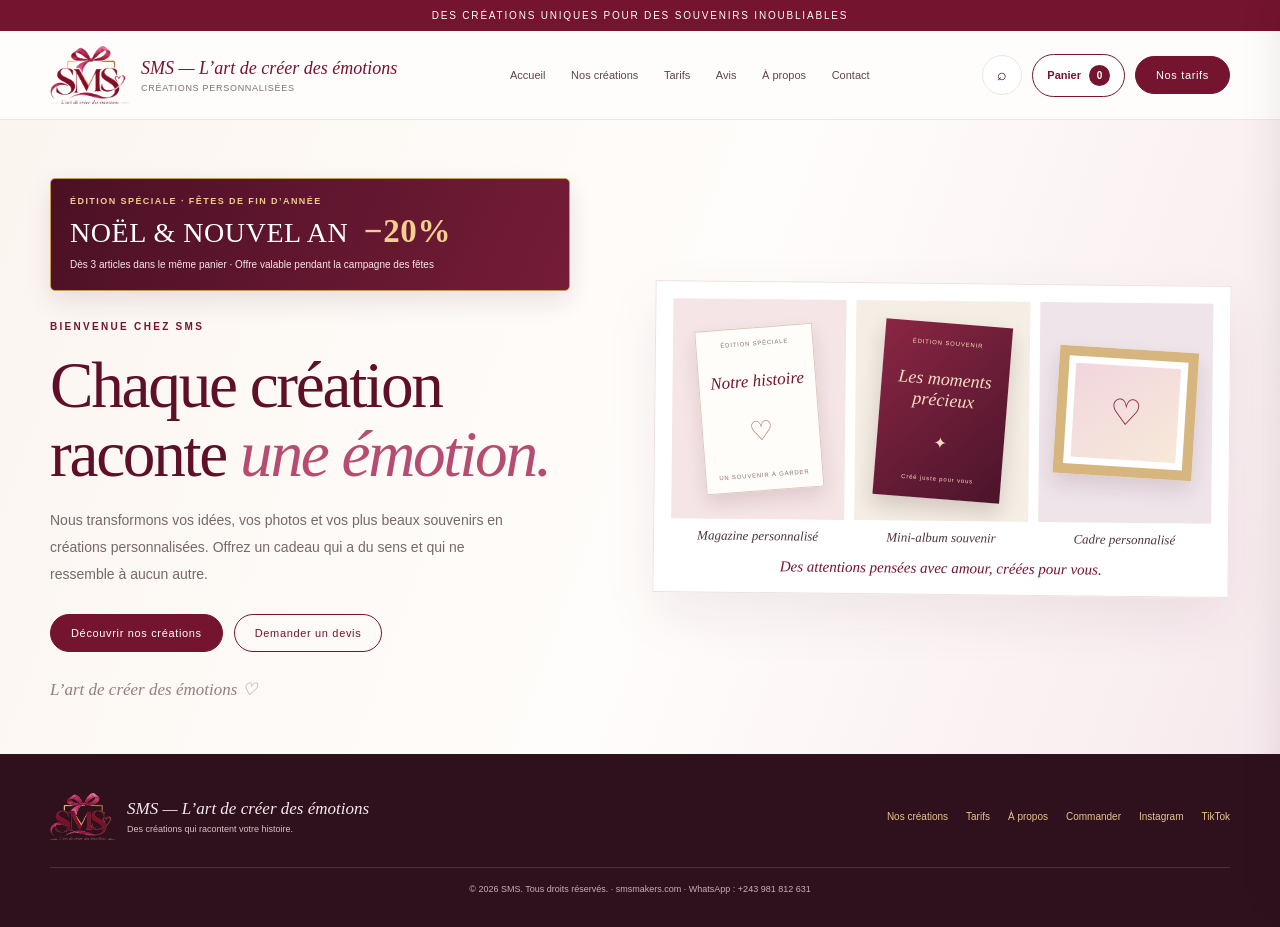
==== index.html @ b7522108 "Add files via upload" ====
﻿<!DOCTYPE html>
<html lang="fr">
<head>
<meta charset="UTF-8">
<meta name="viewport" content="width=device-width, initial-scale=1.0">
<link rel="canonical" href="https://smsmakers.com/">
<meta name="description" content="SMS — L’art de créer des émotions. Magazines, journaux surprises, cadres, mini-albums, cartes, QR codes et invitations personnalisés.">
<title>SMS — L’art de créer des émotions</title>
<link rel="stylesheet" href="style.css">
</head>
<body>
<div id="app">
<div class="announcement">Des créations uniques pour des souvenirs inoubliables</div>
  <header>
    <div class="wrap nav">
      <a class="brand" href="index.html" aria-label="SMS accueil">
        <img src="[data-uri]" alt="Logo SMS sans arrière-plan">
        <span class="brand-copy"><strong>SMS — L’art de créer des émotions</strong><small>CRÉATIONS PERSONNALISÉES</small></span>
      </a>
      <nav class="nav-links" id="navLinks" aria-label="Navigation principale">
        <a href="index.html">Accueil</a><a href="creations.html">Nos créations</a><a href="tarifs.html">Tarifs</a><a href="avis.html">Avis</a><a href="apropos.html">À propos</a><a href="commander.html">Contact</a>
      </nav>
      <div class="nav-actions">
        <button class="search-toggle" id="searchToggle" aria-label="Ouvrir la recherche" title="Rechercher">⌕</button>
        <button class="cart-toggle" id="cartToggle" aria-label="Ouvrir le panier">Panier <span id="cartCount">0</span></button>
        <a class="pill" href="tarifs.html">Nos tarifs</a>
        <button class="menu-toggle" id="menuToggle" aria-label="Ouvrir le menu" aria-expanded="false">☰</button>
      </div>
    </div>
    <div class="search-panel" id="searchPanel">
      <div class="wrap"><label class="search-box"><span>⌕</span><input id="siteSearch" type="search" placeholder="Rechercher un magazine, un cadre, un album…" aria-label="Rechercher une création"></label></div>
    </div>
  </header>
<main>
<section class="hero" id="accueil">
      <div class="wrap hero-grid">
        <div>
          <div class="holiday-promo" role="note"><span class="holiday-eyebrow">ÉDITION SPÉCIALE · FÊTES DE FIN D’ANNÉE</span><strong>NOËL & NOUVEL AN <b>−20%</b></strong><span>Dès 3 articles dans le même panier · Offre valable pendant la campagne des fêtes</span></div>
          <span class="kicker">Bienvenue chez SMS</span>
          <h1>Chaque création<br>raconte <em>une émotion.</em></h1>
          <p>Nous transformons vos idées, vos photos et vos plus beaux souvenirs en créations personnalisées. Offrez un cadeau qui a du sens et qui ne ressemble à aucun autre.</p>
          <div class="hero-buttons"><a class="pill" href="creations.html">Découvrir nos créations</a><a class="pill secondary" href="commander.html">Demander un devis</a></div>
          <div class="hero-signature">L’art de créer des émotions ♡</div>
        </div>
        <div class="hero-gallery" aria-label="Exemples de créations personnalisées">
          <div class="gallery-grid">
            <div class="gallery-tile"><div class="art"><div class="art-card"><small>Édition spéciale</small><b>Notre histoire</b><span>♡</span><small>Un souvenir à garder</small></div></div><p>Magazine personnalisé</p></div>
            <div class="gallery-tile"><div class="art"><div class="art-book"><small>ÉDITION SOUVENIR</small><b>Les moments<br>précieux</b><span>✦</span><small>Créé juste pour vous</small></div></div><p>Mini-album souvenir</p></div>
            <div class="gallery-tile"><div class="art"><div class="art-frame"><div>♡</div></div></div><p>Cadre personnalisé</p></div>
          </div>
          <div class="hero-caption">Des attentions pensées avec amour, créées pour vous.</div>
        </div>
      </div>
    </section>
</main>
<div class="cart-overlay" id="cartOverlay"></div>
  <aside class="cart-drawer" id="cartDrawer" aria-label="Votre panier" aria-hidden="true">
    <div class="cart-head"><h2>Votre panier</h2><button class="cart-close" id="cartClose" aria-label="Fermer le panier">×</button></div>
    <div id="cartItems"><div class="cart-empty">Votre panier est vide pour le moment.<br>Ajoutez les créations qui vous intéressent.</div></div>
    <div class="cart-summary" id="cartSummary" hidden>
      <p>Le total affiché ne comprend pas la livraison. Les frais seront calculés selon votre lieu de livraison.</p>
      <div class="promo-status" id="promoStatus" aria-live="polite"></div>
      <button class="pill" id="cartWhatsApp" type="button">Envoyer ma commande sur WhatsApp</button>
      <div class="cart-social"><a id="cartInstagram" href="#" target="_blank" rel="noopener">Commander via Instagram</a><a id="cartTikTok" href="#" target="_blank" rel="noopener">Nous écrire sur TikTok</a></div>
    </div>
  </aside>
<footer>
    <div class="wrap">
      <div class="footer-inner">
        <div class="footer-brand"><img src="[data-uri]" alt="SMS"><div><strong>SMS — L’art de créer des émotions</strong><small>Des créations qui racontent votre histoire.</small></div></div>
        <div class="footer-links"><a href="creations.html">Nos créations</a><a href="tarifs.html">Tarifs</a><a href="apropos.html">À propos</a><a href="commander.html">Commander</a><a id="footerInstagram" href="#" target="_blank" rel="noopener">Instagram</a><a id="footerTikTok" href="#" target="_blank" rel="noopener">TikTok</a></div>
      </div>
      <div class="copyright">© <span id="year"></span> SMS. Tous droits réservés. · <a href="https://smsmakers.com/" target="_blank" rel="noopener">smsmakers.com</a> · WhatsApp : +243 981 812 631</div>
    </div>
  </footer>
</div>
<script src="script.js"></script>
</body>
</html>
---- style.css ----
﻿
:root {
  --site-primary: #74142f;
  --site-secondary: #d7a65e;
  --site-background: #fffdfb;
  --site-on-primary: #ffffff;
  --site-on-secondary: #32111d;
  --site-on-background: #321a22;
  --site-font-body: Arial, Helvetica, sans-serif;
  --site-font-heading: Georgia, 'Times New Roman', serif;
  --site-heading-scale: 1;
  --site-spacing-scale: 1;
  --site-radius-scale: 1;
  --site-decoration-opacity: 1;
  --ink: #321a22;
  --muted: #806f73;
  --line: #eee4e2;
  --blush: #f8edef;
  --cream: #f8f2eb;
}
* { box-sizing: border-box; }
html { scroll-behavior: smooth; scroll-padding-top: 110px; }
body { margin: 0; font-family: var(--site-font-body); background: var(--site-background); color: var(--ink); }
#app { min-height: 100vh; width: 100%; background-color: light-dark(var(--site-background), #20171a); color: light-dark(var(--site-on-background), #fff2f3); border-radius: 0; overflow: clip; }
a { color: inherit; text-decoration: none; }
button, input, textarea, select { font: inherit; }
.wrap { width: min(1180px, calc(100% - 48px)); margin-inline: auto; }
.announcement { padding: 10px 16px; background: var(--site-primary); color: white; text-align: center; font-size: 10px; letter-spacing: .18em; text-transform: uppercase; }
header { position: sticky; top: 0; z-index: 20; background: color-mix(in srgb, var(--site-background) 95%, transparent); backdrop-filter: blur(14px); border-bottom: 1px solid var(--line); }
.nav { min-height: 88px; display: grid; grid-template-columns: auto 1fr auto; align-items: center; gap: 28px; }
.brand { display: flex; align-items: center; gap: 11px; min-width: 190px; }
.brand img { width: 80px; height: 70px; object-fit: contain; }
.brand-copy { display: grid; gap: 4px; }
.brand-copy strong { font: italic 18px var(--site-font-heading); color: var(--site-primary); }
.brand-copy small { color: var(--muted); font-size: 9px; letter-spacing: .08em; }
.nav-links { display: flex; justify-content: center; align-items: center; gap: clamp(12px, 2vw, 27px); }
.nav-links a { font-size: 11px; color: #5c454c; transition: color .2s; white-space: nowrap; }
.nav-links a:hover { color: var(--site-primary); }
.nav-actions { display: flex; align-items: center; gap: 10px; }
.search-toggle, .menu-toggle { width: 40px; height: 40px; display: grid; place-items: center; border: 1px solid var(--line); background: white; color: var(--ink); border-radius: 50%; cursor: pointer; }
.menu-toggle { display: none; }
.pill { display: inline-flex; align-items: center; justify-content: center; border: 1px solid var(--site-primary); border-radius: 99px; padding: 12px 20px; background: var(--site-primary); color: white; font-size: 11px; letter-spacing: .06em; cursor: pointer; transition: .2s; }
.pill:hover { transform: translateY(-2px); box-shadow: 0 9px 20px #74142f22; }
.search-panel { display: none; padding: 0 0 18px; }
.search-panel.open { display: block; }
.search-box { display: flex; align-items: center; gap: 12px; max-width: 580px; margin: auto; padding: 12px 17px; border: 1px solid var(--line); border-radius: 99px; background: white; }
.search-box input { width: 100%; border: 0; outline: 0; color: var(--ink); background: transparent; font-size: 13px; }
.hero { padding: 58px 0 54px; background: linear-gradient(110deg, #fbf5f0 0%, #fffdfb 53%, #f7e9ed 100%); }
.hero-grid { display: grid; grid-template-columns: 1fr 1.04fr; align-items: center; gap: 50px; }
.kicker { color: var(--site-primary); font-size: 10px; letter-spacing: .23em; text-transform: uppercase; font-weight: 700; }
.hero h1 { margin: 17px 0 18px; color: #5e1028; font: normal clamp(42px, 5.1vw, 68px)/1.06 var(--site-font-heading); letter-spacing: -.035em; }
.hero h1 em { color: #b64d70; font-weight: normal; }
.hero p { max-width: 470px; color: #78676b; font-size: 14px; line-height: 1.9; }
.hero-buttons { display: flex; flex-wrap: wrap; gap: 11px; margin-top: 27px; }
.pill.secondary { background: transparent; color: var(--site-primary); }
.hero-signature { margin-top: 27px; color: #977d80; font: italic 17px var(--site-font-heading); }
.hero-gallery { position: relative; padding: 17px; background: #fff; border: 1px solid #eee2df; box-shadow: 0 22px 55px #4d1b2a13; transform: rotate(.6deg); }
.gallery-grid { display: grid; grid-template-columns: repeat(3, 1fr); gap: 10px; }
.gallery-tile { min-width: 0; }
.gallery-tile .art { height: clamp(130px, 18vw, 220px); display: grid; place-items: center; overflow: hidden; background: #f5e5e6; }
.gallery-tile:nth-child(2) .art { background: #f4eee4; }
.gallery-tile:nth-child(3) .art { background: #eee4e9; }
.gallery-tile p { margin: 9px 0 0; color: #4c353c; text-align: center; font: italic 13px var(--site-font-heading); }
.art-card { width: 68%; aspect-ratio: .72; padding: 12px 8px; display: flex; flex-direction: column; align-items: center; justify-content: space-between; background: #fffdfa; border: 1px solid #dfc6bd; box-shadow: 0 9px 18px #52212c22; transform: rotate(-5deg); text-align: center; }
.art-card b { color: var(--site-primary); font: italic 17px var(--site-font-heading); }
.art-card span { color: #b67a64; font-size: 27px; }
.art-card small { color: #8a6c6c; font-size: 6px; letter-spacing: .13em; text-transform: uppercase; }
.art-book { width: 73%; aspect-ratio: .72; background: linear-gradient(135deg, #8a2643, #4b142b); color: #f7dfc2; padding: 17px 9px; display: flex; flex-direction: column; justify-content: space-between; text-align: center; transform: rotate(4deg); box-shadow: 0 10px 20px #52212c30; }
.art-book b { font: italic 18px var(--site-font-heading); }
.art-book small { font-size: 6px; letter-spacing: .14em; }
.art-frame { width: 80%; aspect-ratio: 1.08; border: 10px solid #d7b57f; background: #fff; padding: 7px; transform: rotate(3deg); box-shadow: 0 10px 20px #52212c22; }
.art-frame div { height: 100%; display: grid; place-items: center; background: linear-gradient(145deg,#f2d6df,#f7e9d9); color: #8e2548; font-size: 36px; }
.hero-caption { padding: 14px 0 0; text-align: center; color: var(--site-primary); font: italic 15px var(--site-font-heading); }
.section { padding: 75px 0; }
.section-heading { max-width: 620px; margin: 0 auto 34px; text-align: center; }
.section-heading .kicker { display: block; }
.section-heading h2 { margin: 12px 0 9px; color: var(--ink); font: normal calc(37px * var(--site-heading-scale))/1.15 var(--site-font-heading); }
.section-heading p { margin: 0; color: var(--muted); font-size: 13px; line-height: 1.8; }
.category-nav { display: flex; justify-content: center; flex-wrap: wrap; gap: 9px; margin: 0 auto 28px; }
.category-nav button { border: 1px solid var(--line); background: white; color: #725d62; border-radius: 99px; padding: 9px 14px; font-size: 10px; cursor: pointer; }
.category-nav button.active, .category-nav button:hover { background: var(--site-primary); color: white; border-color: var(--site-primary); }
.product-grid { display: grid; grid-template-columns: repeat(4, 1fr); gap: 17px; }
.product-card { overflow: hidden; background: white; border: 1px solid var(--line); transition: transform .22s, box-shadow .22s; }
.product-card:hover { transform: translateY(-5px); box-shadow: 0 15px 32px #46182712; }
.product-card[hidden] { display: none; }
.product-art { height: 205px; display: grid; place-items: center; overflow: hidden; background: #f7e9ec; }
.product-card:nth-child(3n+2) .product-art { background: #f5eee4; }
.product-card:nth-child(3n) .product-art { background: #eee8ed; }
.product-card:nth-child(4n) .product-art { background: #f8e8df; }
.product-info { padding: 16px 16px 18px; }
.product-info .type { color: #a27b80; font-size: 9px; letter-spacing: .14em; text-transform: uppercase; }
.product-info h3 { margin: 7px 0; color: var(--ink); font: normal 20px var(--site-font-heading); }
.product-info p { min-height: 48px; margin: 0 0 13px; color: var(--muted); font-size: 11px; line-height: 1.7; }
.text-link { color: var(--site-primary); font-size: 10px; font-weight: 700; letter-spacing: .07em; }
.text-link span { font-size: 16px; vertical-align: -1px; }
.no-results { display: none; padding: 25px; text-align: center; color: var(--muted); font-size: 13px; }
.no-results.show { display: block; }
.review-band { position: relative; overflow: hidden; padding: 55px 0 60px; background: var(--site-primary); color: white; }
.review-band:before { content: ''; position: absolute; left: -5%; right: -5%; top: -42px; height: 75px; border-radius: 50%; background: var(--site-background); }
.review-head { text-align: center; padding-top: 15px; }
.review-head span { color: #edc88e; font: italic 20px var(--site-font-heading); }
.review-head h2 { margin: 4px 0 25px; color: white; font: normal 38px var(--site-font-heading); letter-spacing: .08em; }
.review-grid { display: grid; grid-template-columns: repeat(3, 1fr); gap: 24px; }
.review { padding: 18px 22px; border-top: 1px solid #ffffff40; text-align: center; }
.stars { color: #e9c17f; letter-spacing: .2em; font-size: 12px; }
.review p { color: #f2e5e8; font: italic 13px/1.8 var(--site-font-heading); }
.review small { color: #dfbdc7; font-size: 9px; letter-spacing: .12em; text-transform: uppercase; }
.process { display: grid; grid-template-columns: repeat(3, 1fr); gap: 18px; }
.process-card { padding: 25px; border: 1px solid var(--line); background: white; }
.process-number { color: #bd8c57; font: italic 28px var(--site-font-heading); }
.process-card h3 { margin: 12px 0 8px; color: var(--ink); font: normal 21px var(--site-font-heading); }
.process-card p { margin: 0; color: var(--muted); font-size: 12px; line-height: 1.8; }
.about { background: #faf1f1; }
.about-grid { display: grid; grid-template-columns: .8fr 1.2fr; gap: 55px; align-items: center; }
.about-logo { display: grid; place-items: center; padding: 25px; background: transparent; }
.about-logo img { width: min(100%, 340px); height: auto; }
.about-copy h2 { margin: 12px 0; color: var(--ink); font: normal 40px var(--site-font-heading); }
.about-copy p { color: var(--muted); font-size: 13px; line-height: 1.9; }
.tags { display: flex; flex-wrap: wrap; gap: 8px; margin-top: 18px; }
.tags span { padding: 9px 12px; border: 1px solid #ead8da; border-radius: 99px; color: var(--site-primary); background: #fff; font-size: 10px; }
.contact-grid { display: grid; grid-template-columns: .8fr 1.2fr; gap: 42px; align-items: start; }
.contact-copy h2 { margin: 12px 0; color: var(--ink); font: normal 40px var(--site-font-heading); }
.contact-copy p { color: var(--muted); font-size: 13px; line-height: 1.9; }
.contact-form { display: grid; grid-template-columns: 1fr 1fr; gap: 14px; padding: 24px; background: white; border: 1px solid var(--line); }
.field { display: flex; flex-direction: column; gap: 7px; }
.field.full { grid-column: 1/-1; }
.field label { color: #59434a; font-size: 10px; font-weight: 700; }
.field input, .field select, .field textarea { width: 100%; padding: 12px; border: 1px solid #e8dcda; border-radius: 3px; background: #fffdfc; color: var(--ink); outline: none; font-size: 12px; }
.field input:focus, .field select:focus, .field textarea:focus { border-color: var(--site-primary); }
.field textarea { min-height: 95px; resize: vertical; }
.contact-form button { grid-column: 1/-1; }
.form-note { grid-column: 1/-1; margin: 0; color: var(--muted); font-size: 10px; line-height: 1.6; }
footer { padding: 33px 0; background: #2e111c; color: #f8e9ed; }
.footer-inner { display: flex; align-items: center; justify-content: space-between; gap: 25px; }
.footer-brand { display: flex; align-items: center; gap: 12px; }
.footer-brand img { width: 65px; height: 58px; object-fit: contain; }
.footer-brand strong { font: italic 17px var(--site-font-heading); }
.footer-brand small { display: block; margin-top: 5px; color: #d9c0c7; font-size: 9px; }
.footer-links { display: flex; flex-wrap: wrap; gap: 18px; color: #e8c48e; font-size: 10px; }
.copyright { margin-top: 22px; padding-top: 16px; border-top: 1px solid #ffffff22; color: #c9aeb7; font-size: 9px; text-align: center; }
@media (max-width: 980px) {
  .nav { grid-template-columns: auto 1fr auto; gap: 12px; }
  .brand-copy { display: none; }
  .nav-links { gap: 13px; }
  .nav-links a { font-size: 10px; }
  .product-grid { grid-template-columns: repeat(3, 1fr); }
  .hero-grid { gap: 28px; }
}
@media (max-width: 700px) {
  .wrap { width: min(100% - 30px, 540px); }
  .announcement { font-size: 8px; letter-spacing: .12em; }
  .nav { min-height: 72px; grid-template-columns: auto 1fr auto; }
  .brand img { width: 65px; height: 58px; }
  .brand-copy { display: grid; }
  .brand-copy strong { font-size: 15px; }
  .brand-copy small { font-size: 8px; }
  .menu-toggle { display: grid; }
  .nav-links { display: none; position: absolute; top: 72px; left: 0; right: 0; padding: 18px 22px 22px; background: var(--site-background); border-bottom: 1px solid var(--line); flex-direction: column; align-items: stretch; gap: 0; }
  .nav-links.open { display: flex; }
  .nav-links a { padding: 12px 0; border-bottom: 1px solid var(--line); font-size: 12px; }
  .nav-actions > .pill { display: none; }
  .hero { padding: 42px 0; }
  .hero-grid { grid-template-columns: 1fr; gap: 28px; }
  .hero h1 { font-size: 47px; }
  .hero p { font-size: 13px; }
  .hero-gallery { max-width: 480px; margin: 0 auto; }
  .gallery-tile .art { height: 145px; }
  .section { padding: 57px 0; }
  .section-heading h2 { font-size: 32px; }
  .product-grid { grid-template-columns: repeat(2, minmax(0, 1fr)); gap: 11px; }
  .product-art { height: 155px; }
  .product-info { padding: 13px; }
  .product-info h3 { font-size: 17px; }
  .product-info p { min-height: 62px; font-size: 10px; }
  .review-grid, .process { grid-template-columns: 1fr; gap: 10px; }
  .review { padding: 14px 18px; }
  .about-grid, .contact-grid { grid-template-columns: 1fr; gap: 24px; }
  .about-logo { max-width: 280px; margin: auto; }
  .contact-form { grid-template-columns: 1fr; padding: 18px; }
  .field.full { grid-column: auto; }
  .footer-inner { align-items: flex-start; flex-direction: column; }
}
@media (max-width: 380px) {
  .brand-copy strong { font-size: 13px; }
  .search-toggle, .menu-toggle { width: 36px; height: 36px; }
  .product-grid { grid-template-columns: 1fr; }
  .product-art { height: 190px; }
  .gallery-tile .art { height: 115px; }
}

/* ===== PANIER, TARIFS ET RÉSEAUX SOCIAUX ===== */
.cart-toggle {
  display: inline-flex; align-items: center; gap: 8px; border: 1px solid var(--site-primary);
  border-radius: 99px; padding: 10px 14px; background: #fff; color: var(--site-primary);
  font-size: 11px; font-weight: 700; cursor: pointer;
}
.cart-toggle span { display: grid; place-items: center; width: 21px; height: 21px; border-radius: 50%; background: var(--site-primary); color: white; font-size: 10px; }
.add-cart {
  display: inline-flex; align-items: center; justify-content: center; width: 100%; margin-top: 13px;
  padding: 11px 12px; border: 1px solid var(--site-primary); border-radius: 3px;
  background: var(--site-primary); color: white; font-size: 10px; font-weight: 700; letter-spacing: .06em; cursor: pointer;
}
.add-cart:hover { background: #541027; }
.product-variant{width:100%;margin-top:10px;padding:10px;border:1px solid var(--line);background:#fffdfb;color:var(--ink);font-size:10px;border-radius:3px;}
.product-price { margin-top: 9px; color: var(--site-primary); font-size: 12px; font-weight: 700; }
.price-note { margin: 20px auto 0; max-width: 760px; text-align: center; color: var(--muted); font-size: 11px; line-height: 1.8; }
.price-grid { display: grid; grid-template-columns: repeat(2, minmax(0,1fr)); gap: 20px; }
.price-panel { padding: 25px; border: 1px solid var(--line); background: white; }
.price-panel h3 { margin: 0 0 8px; color: var(--site-primary); font: normal 25px var(--site-font-heading); }
.price-panel > p { margin: 0 0 17px; color: var(--muted); font-size: 11px; line-height: 1.7; }
.price-row { display: flex; align-items: center; justify-content: space-between; gap: 12px; padding: 13px 0; border-top: 1px solid var(--line); font-size: 11px; }
.price-row strong { color: var(--site-primary); text-align: right; white-space: nowrap; }
.price-tag { display: inline-block; margin-left: 5px; padding: 4px 7px; border-radius: 99px; background: #f8edef; color: #74142f; font-size: 8px; text-transform: uppercase; letter-spacing: .06em; }
.social-strip { display: flex; flex-wrap: wrap; gap: 10px; margin-top: 20px; }
.social-link { display: inline-flex; align-items: center; justify-content: center; gap: 8px; padding: 12px 16px; border: 1px solid #ffffff55; border-radius: 99px; color: white; font-size: 11px; }
.social-link:hover { background: #ffffff18; }
.cart-overlay { position: fixed; inset: 0; z-index: 80; background: #1b0b12a8; opacity: 0; visibility: hidden; transition: .2s; }
.cart-overlay.open { opacity: 1; visibility: visible; }
.cart-drawer { position: fixed; z-index: 81; top: 0; right: 0; width: min(440px, 100%); height: 100dvh; padding: 24px; overflow-y: auto; background: #fffdfb; color: #321a22; transform: translateX(105%); transition: transform .25s ease; box-shadow: -15px 0 45px #1b0b1220; }
.cart-drawer.open { transform: translateX(0); }
.cart-head { display: flex; align-items: center; justify-content: space-between; gap: 12px; padding-bottom: 16px; border-bottom: 1px solid var(--line); }
.cart-head h2 { margin: 0; font: normal 27px var(--site-font-heading); color: var(--site-primary); }
.cart-close { width: 38px; height: 38px; border: 1px solid var(--line); border-radius: 50%; background: white; font-size: 20px; cursor: pointer; }
.cart-empty { padding: 34px 8px; text-align: center; color: var(--muted); font-size: 13px; line-height: 1.8; }
.cart-item { display: grid; grid-template-columns: 1fr auto; gap: 10px; padding: 16px 0; border-bottom: 1px solid var(--line); }
.cart-item strong { display: block; font: normal 17px var(--site-font-heading); }
.cart-item small { display: block; margin-top: 5px; color: var(--muted); font-size: 10px; }
.cart-controls { display: flex; align-items: center; gap: 7px; margin-top: 10px; }
.cart-controls button { width: 27px; height: 27px; border: 1px solid var(--line); background: white; cursor: pointer; }
.cart-remove { border: 0 !important; color: #a32d4b; background: transparent !important; font-size: 10px; }
.cart-item-price { color: var(--site-primary); font-size: 11px; font-weight: 700; text-align: right; }
.cart-summary { margin-top: 20px; padding-top: 15px; border-top: 1px solid var(--line); }
.cart-summary p { color: var(--muted); font-size: 11px; line-height: 1.7; }
.cart-summary .pill { width: 100%; margin-top: 8px; }
.cart-social { display: grid; grid-template-columns: 1fr 1fr; gap: 8px; margin-top: 10px; }
.cart-social a { padding: 11px 8px; border: 1px solid var(--line); text-align: center; color: var(--site-primary); font-size: 10px; border-radius: 99px; }
.cart-social a:hover { background: #f8edef; }
@media (max-width: 700px) {
  .nav-actions { gap: 6px; }
  .cart-toggle { padding: 8px 10px; font-size: 10px; }
  .nav-actions > .pill { display: none; }
  .price-grid { grid-template-columns: 1fr; }
}


/* Campagne saisonnière Noël & Nouvel An */
.holiday-promo{display:flex;flex-direction:column;gap:7px;max-width:520px;margin:0 0 25px;padding:17px 19px;border:1px solid #c79a57;border-radius:5px;background:linear-gradient(115deg,#4b1024,#751c38);color:#fff;box-shadow:0 10px 26px #4b10241c}
.holiday-eyebrow{font-size:9px;letter-spacing:.16em;color:#f1c98c;font-weight:700}
.holiday-promo strong{font-family:var(--site-font-heading,Georgia,serif);font-size:clamp(20px,3vw,28px);font-weight:400;letter-spacing:.02em}
.holiday-promo strong b{display:inline-block;margin-left:8px;color:#f5cf8e;font-family:inherit;font-size:1.18em}
.holiday-promo>span:last-child{font-size:10px;line-height:1.6;color:#f7e8e9}
.promo-status{margin:12px 0;padding:13px;border:1px solid #d4b078;background:#fff8eb;color:#603b20;font-size:11px;line-height:1.65}
.promo-status strong{display:block;color:#6d1732;font-size:13px;margin-bottom:3px}
.cart-toggle{display:inline-flex;align-items:center;gap:8px;border:1px solid var(--site-primary);border-radius:99px;padding:10px 14px;background:#fff;color:var(--site-primary);font-size:11px;font-weight:700;cursor:pointer}
.cart-toggle span{display:grid;place-items:center;width:21px;height:21px;border-radius:50%;background:var(--site-primary);color:#fff;font-size:10px}
@media(max-width:700px){.nav-actions{gap:6px}.cart-toggle{padding:8px 10px;font-size:10px}.holiday-promo{margin-bottom:20px}}
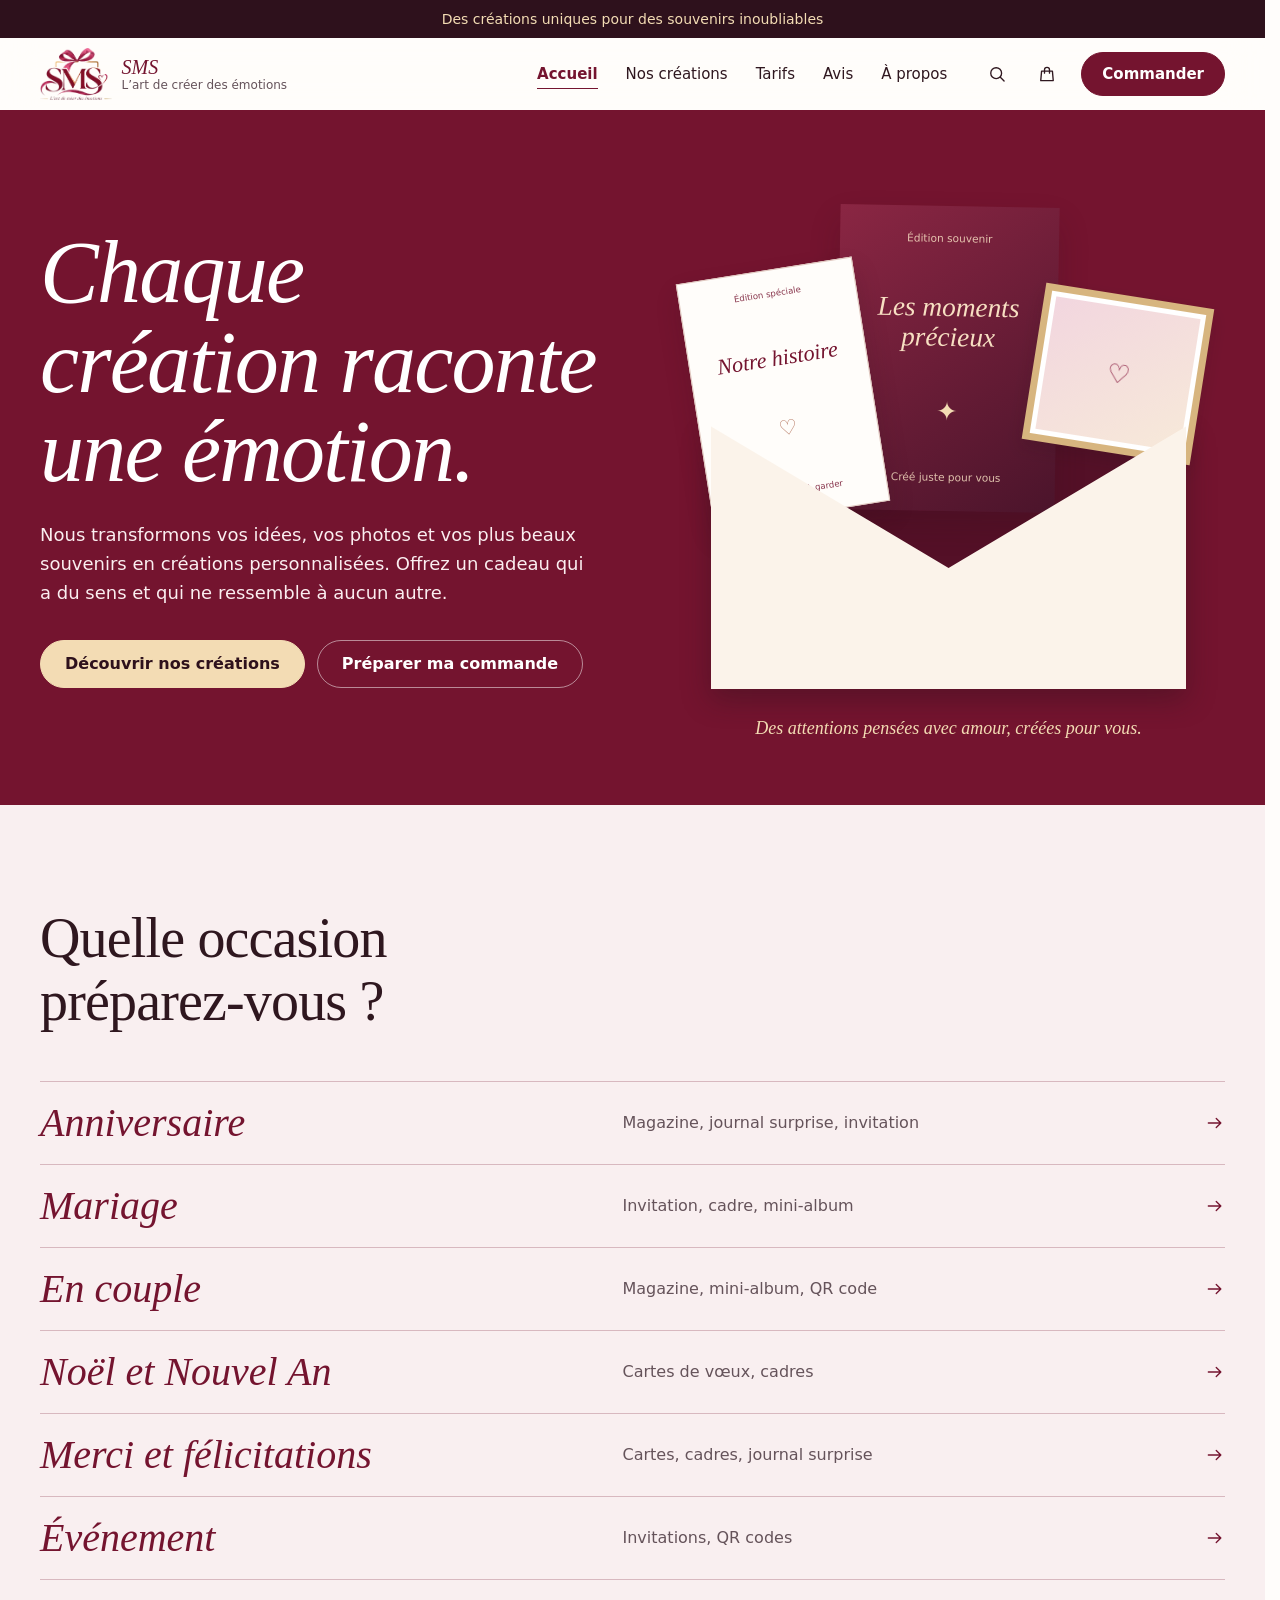
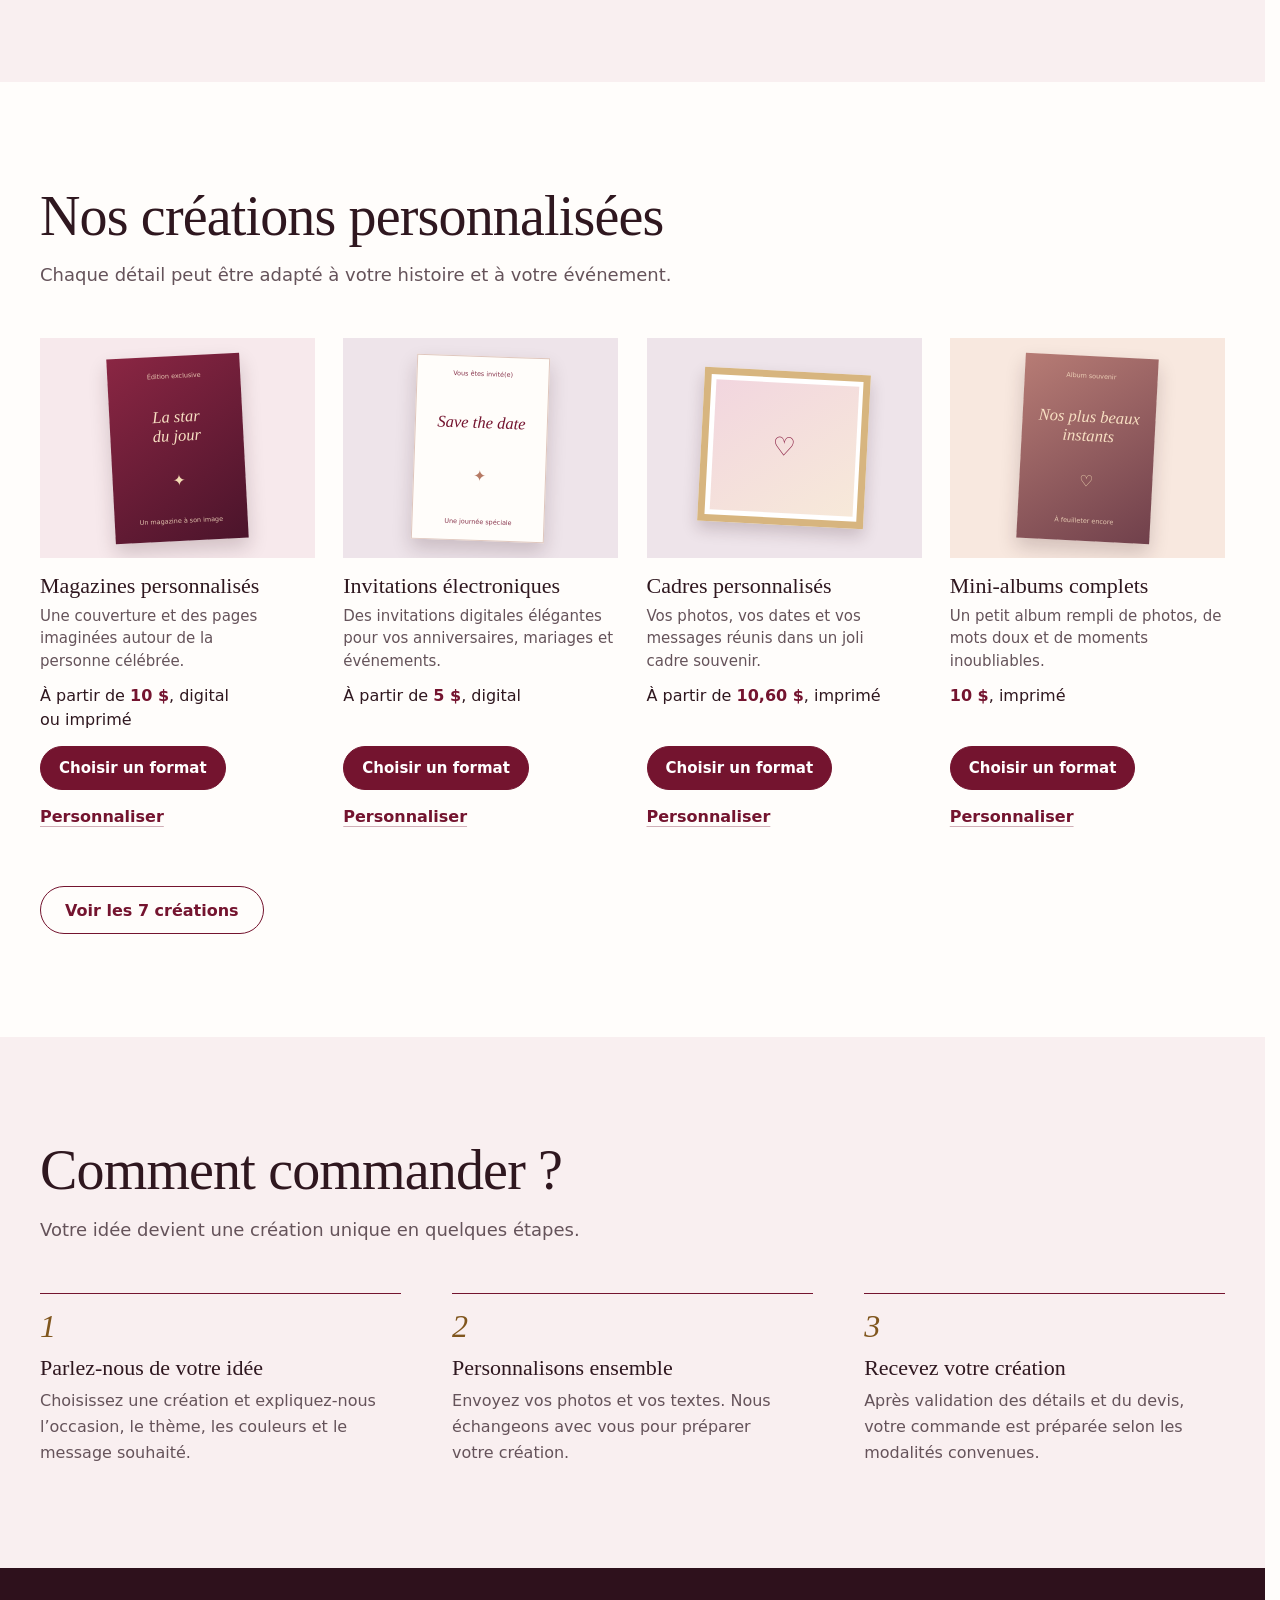
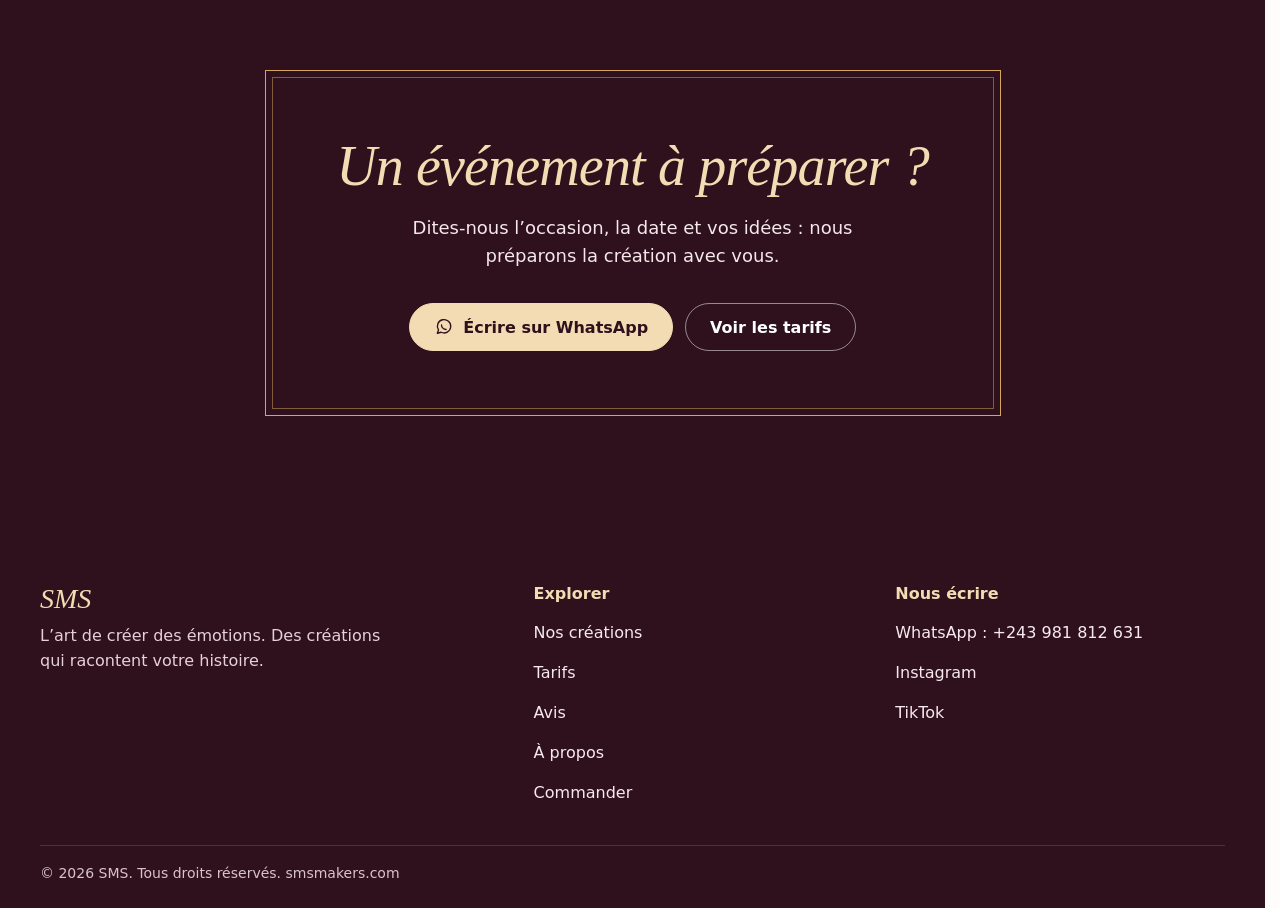
==== commit e74b11a2: "Refonte UI/UX du site SMS autour de l'univers de l'événement - Nouveau hero en faire-part animé et p" ====
--- a/index.html
+++ b/index.html
@@ -1,79 +1,215 @@
-﻿<!DOCTYPE html>
+<!DOCTYPE html>
 <html lang="fr">
 <head>
 <meta charset="UTF-8">
-<meta name="viewport" content="width=device-width, initial-scale=1.0">
+<meta name="viewport" content="width=device-width, initial-scale=1, viewport-fit=cover">
+<title>SMS, l’art de créer des émotions : créations personnalisées</title>
+<meta name="description" content="Magazines, journaux surprises, cadres, mini-albums, cartes, QR codes et invitations personnalisés pour vos anniversaires, mariages et événements.">
 <link rel="canonical" href="https://smsmakers.com/">
-<meta name="description" content="SMS — L’art de créer des émotions. Magazines, journaux surprises, cadres, mini-albums, cartes, QR codes et invitations personnalisés.">
-<title>SMS — L’art de créer des émotions</title>
+<meta name="theme-color" content="#fffdfb">
+<link rel="icon" href="assets/favicon.png" type="image/png">
+<link rel="apple-touch-icon" href="assets/apple-touch-icon.png">
+<meta property="og:type" content="website">
+<meta property="og:locale" content="fr_FR">
+<meta property="og:site_name" content="SMS">
+<meta property="og:title" content="SMS, l’art de créer des émotions : créations personnalisées">
+<meta property="og:description" content="Magazines, journaux surprises, cadres, mini-albums, cartes, QR codes et invitations personnalisés pour vos anniversaires, mariages et événements.">
+<meta property="og:url" content="https://smsmakers.com/">
+<meta property="og:image" content="https://smsmakers.com/assets/og-image.jpg">
+<meta property="og:image:width" content="1200">
+<meta property="og:image:height" content="630">
+<meta name="twitter:card" content="summary_large_image">
 <link rel="stylesheet" href="style.css">
-</head>
-<body>
-<div id="app">
+<script type="application/ld+json">{"@context":"https://schema.org","@type":"Store","name":"SMS","description":"Magazines, journaux surprises, cadres, mini-albums, cartes, QR codes et invitations personnalisés.","url":"https://smsmakers.com/","logo":"https://smsmakers.com/assets/logo-640.webp","image":"https://smsmakers.com/assets/og-image.jpg","telephone":"+243981812631","currenciesAccepted":"USD","sameAs":["https://www.instagram.com/sms_makers/","https://www.tiktok.com/@sms_makers"]}</script>
+<script type="speculationrules">{"prefetch":[{"where":{"href_matches":"/*"},"eagerness":"moderate"}]}</script>
+</head>
+<body>
+<a class="skip-link" href="#contenu">Aller au contenu</a>
 <div class="announcement">Des créations uniques pour des souvenirs inoubliables</div>
-  <header>
-    <div class="wrap nav">
-      <a class="brand" href="index.html" aria-label="SMS accueil">
-        <img src="[data-uri]" alt="Logo SMS sans arrière-plan">
-        <span class="brand-copy"><strong>SMS — L’art de créer des émotions</strong><small>CRÉATIONS PERSONNALISÉES</small></span>
-      </a>
-      <nav class="nav-links" id="navLinks" aria-label="Navigation principale">
-        <a href="index.html">Accueil</a><a href="creations.html">Nos créations</a><a href="tarifs.html">Tarifs</a><a href="avis.html">Avis</a><a href="apropos.html">À propos</a><a href="commander.html">Contact</a>
-      </nav>
-      <div class="nav-actions">
-        <button class="search-toggle" id="searchToggle" aria-label="Ouvrir la recherche" title="Rechercher">⌕</button>
-        <button class="cart-toggle" id="cartToggle" aria-label="Ouvrir le panier">Panier <span id="cartCount">0</span></button>
-        <a class="pill" href="tarifs.html">Nos tarifs</a>
-        <button class="menu-toggle" id="menuToggle" aria-label="Ouvrir le menu" aria-expanded="false">☰</button>
+<header class="site-header">
+  <div class="wrap nav">
+    <a class="brand" href="index.html" aria-label="SMS, retour à l'accueil">
+      <img src="assets/logo-160.webp" width="165" height="120" alt="">
+      <span class="brand-copy"><strong>SMS</strong><small>L’art de créer des émotions</small></span>
+    </a>
+    <nav class="nav-links" id="navLinks" aria-label="Navigation principale">
+      <a href="index.html" aria-current="page">Accueil</a><a href="creations.html">Nos créations</a><a href="tarifs.html">Tarifs</a><a href="avis.html">Avis</a><a href="apropos.html">À propos</a><a class="nav-order" href="commander.html">Commander</a>
+    </nav>
+    <div class="nav-actions">
+      <button class="icon-btn" id="searchToggle" type="button" aria-label="Ouvrir la recherche" aria-expanded="false" aria-controls="searchPanel"><svg class="icon" viewBox="0 0 24 24" aria-hidden="true"><circle cx="11" cy="11" r="6.5"/><path d="M16 16l4.5 4.5"/></svg></button>
+      <button class="icon-btn" id="cartToggle" type="button" aria-label="Ouvrir le panier, vide"><svg class="icon" viewBox="0 0 24 24" aria-hidden="true"><path d="M5.5 8.5h13l1 11.5h-15z"/><path d="M9 11V7a3 3 0 0 1 6 0v4"/></svg><span class="cart-count" id="cartCount" data-empty="true" aria-hidden="true">0</span></button>
+      <a class="btn btn-primary nav-cta" href="commander.html">Commander</a>
+      <button class="icon-btn menu-toggle" id="menuToggle" type="button" aria-label="Ouvrir le menu" aria-expanded="false" aria-controls="navLinks"><span class="burger" aria-hidden="true"><span></span><span></span></span></button>
+    </div>
+    <div class="search-panel" id="searchPanel">
+      <div class="wrap">
+        <form id="searchForm" action="creations.html" role="search">
+          <label class="search-box"><svg class="icon" viewBox="0 0 24 24" aria-hidden="true"><circle cx="11" cy="11" r="6.5"/><path d="M16 16l4.5 4.5"/></svg><span class="visually-hidden">Rechercher une création</span><input id="siteSearch" name="q" type="search" placeholder="Magazine, cadre, invitation…" autocomplete="off" enterkeyhint="search"></label>
+        </form>
+        <ul class="search-results" id="searchResults"></ul>
+        <p class="search-empty" id="searchEmpty" hidden>Aucune création ne correspond. Essayez « cadre », « mariage » ou « invitation ».</p>
       </div>
     </div>
-    <div class="search-panel" id="searchPanel">
-      <div class="wrap"><label class="search-box"><span>⌕</span><input id="siteSearch" type="search" placeholder="Rechercher un magazine, un cadre, un album…" aria-label="Rechercher une création"></label></div>
-    </div>
-  </header>
-<main>
-<section class="hero" id="accueil">
-      <div class="wrap hero-grid">
-        <div>
-          <div class="holiday-promo" role="note"><span class="holiday-eyebrow">ÉDITION SPÉCIALE · FÊTES DE FIN D’ANNÉE</span><strong>NOËL & NOUVEL AN <b>−20%</b></strong><span>Dès 3 articles dans le même panier · Offre valable pendant la campagne des fêtes</span></div>
-          <span class="kicker">Bienvenue chez SMS</span>
-          <h1>Chaque création<br>raconte <em>une émotion.</em></h1>
-          <p>Nous transformons vos idées, vos photos et vos plus beaux souvenirs en créations personnalisées. Offrez un cadeau qui a du sens et qui ne ressemble à aucun autre.</p>
-          <div class="hero-buttons"><a class="pill" href="creations.html">Découvrir nos créations</a><a class="pill secondary" href="commander.html">Demander un devis</a></div>
-          <div class="hero-signature">L’art de créer des émotions ♡</div>
-        </div>
-        <div class="hero-gallery" aria-label="Exemples de créations personnalisées">
-          <div class="gallery-grid">
-            <div class="gallery-tile"><div class="art"><div class="art-card"><small>Édition spéciale</small><b>Notre histoire</b><span>♡</span><small>Un souvenir à garder</small></div></div><p>Magazine personnalisé</p></div>
-            <div class="gallery-tile"><div class="art"><div class="art-book"><small>ÉDITION SOUVENIR</small><b>Les moments<br>précieux</b><span>✦</span><small>Créé juste pour vous</small></div></div><p>Mini-album souvenir</p></div>
-            <div class="gallery-tile"><div class="art"><div class="art-frame"><div>♡</div></div></div><p>Cadre personnalisé</p></div>
-          </div>
-          <div class="hero-caption">Des attentions pensées avec amour, créées pour vous.</div>
+  </div>
+</header>
+<main id="contenu">
+<section class="hero on-dark">
+  <div class="wrap hero-grid">
+    <div>
+      <div class="holiday-promo" hidden><strong>Noël et Nouvel An : −20 %</strong><span>Dès 3 articles dans le même panier, pendant la campagne des fêtes.</span></div>
+      <h1>Chaque création raconte une émotion.</h1>
+      <p class="hero-lead">Nous transformons vos idées, vos photos et vos plus beaux souvenirs en créations personnalisées. Offrez un cadeau qui a du sens et qui ne ressemble à aucun autre.</p>
+      <div class="hero-actions"><a class="btn btn-gold" href="creations.html">Découvrir nos créations</a><a class="btn btn-ghost" href="commander.html">Préparer ma commande</a></div>
+    </div>
+    <div>
+      <div class="stage" role="img" aria-label="Une enveloppe ouverte d’où sortent un magazine, un mini-album et un cadre personnalisés">
+        <div class="envelope" data-depth="6">
+          <div class="env-back"></div>
+          <div class="env-flap"></div>
+          <div class="art-obj art-card fan-1" data-depth="14"><small>Édition spéciale</small><b>Notre histoire</b><i>♡</i><small>Un souvenir à garder</small></div>
+          <div class="art-obj art-book fan-2" data-depth="8"><small>Édition souvenir</small><b>Les moments précieux</b><i>✦</i><small>Créé juste pour vous</small></div>
+          <div class="art-obj art-frame fan-3" data-depth="18"><span>♡</span></div>
+          <div class="env-front"></div>
+          <div class="env-seal">S</div>
         </div>
       </div>
-    </section>
-</main>
-<div class="cart-overlay" id="cartOverlay"></div>
-  <aside class="cart-drawer" id="cartDrawer" aria-label="Votre panier" aria-hidden="true">
-    <div class="cart-head"><h2>Votre panier</h2><button class="cart-close" id="cartClose" aria-label="Fermer le panier">×</button></div>
-    <div id="cartItems"><div class="cart-empty">Votre panier est vide pour le moment.<br>Ajoutez les créations qui vous intéressent.</div></div>
-    <div class="cart-summary" id="cartSummary" hidden>
-      <p>Le total affiché ne comprend pas la livraison. Les frais seront calculés selon votre lieu de livraison.</p>
-      <div class="promo-status" id="promoStatus" aria-live="polite"></div>
-      <button class="pill" id="cartWhatsApp" type="button">Envoyer ma commande sur WhatsApp</button>
-      <div class="cart-social"><a id="cartInstagram" href="#" target="_blank" rel="noopener">Commander via Instagram</a><a id="cartTikTok" href="#" target="_blank" rel="noopener">Nous écrire sur TikTok</a></div>
-    </div>
-  </aside>
-<footer>
-    <div class="wrap">
-      <div class="footer-inner">
-        <div class="footer-brand"><img src="[data-uri]" alt="SMS"><div><strong>SMS — L’art de créer des émotions</strong><small>Des créations qui racontent votre histoire.</small></div></div>
-        <div class="footer-links"><a href="creations.html">Nos créations</a><a href="tarifs.html">Tarifs</a><a href="apropos.html">À propos</a><a href="commander.html">Commander</a><a id="footerInstagram" href="#" target="_blank" rel="noopener">Instagram</a><a id="footerTikTok" href="#" target="_blank" rel="noopener">TikTok</a></div>
+      <p class="stage-caption">Des attentions pensées avec amour, créées pour vous.</p>
+    </div>
+  </div>
+</section>
+<section class="section section-tint">
+  <div class="wrap">
+    <div class="section-head"><h2>Quelle occasion préparez-vous ?</h2></div>
+    <ul class="programme">
+      <li><a href="creations.html?occasion=anniversaire"><strong>Anniversaire</strong><span>Magazine, journal surprise, invitation</span><svg class="icon" viewBox="0 0 24 24" aria-hidden="true"><path d="M4 12h15M13.5 6.5L19 12l-5.5 5.5"/></svg></a></li>
+      <li><a href="creations.html?occasion=mariage"><strong>Mariage</strong><span>Invitation, cadre, mini-album</span><svg class="icon" viewBox="0 0 24 24" aria-hidden="true"><path d="M4 12h15M13.5 6.5L19 12l-5.5 5.5"/></svg></a></li>
+      <li><a href="creations.html?occasion=couple"><strong>En couple</strong><span>Magazine, mini-album, QR code</span><svg class="icon" viewBox="0 0 24 24" aria-hidden="true"><path d="M4 12h15M13.5 6.5L19 12l-5.5 5.5"/></svg></a></li>
+      <li><a href="creations.html?occasion=fetes"><strong>Noël et Nouvel An</strong><span>Cartes de vœux, cadres</span><svg class="icon" viewBox="0 0 24 24" aria-hidden="true"><path d="M4 12h15M13.5 6.5L19 12l-5.5 5.5"/></svg></a></li>
+      <li><a href="creations.html?occasion=merci"><strong>Merci et félicitations</strong><span>Cartes, cadres, journal surprise</span><svg class="icon" viewBox="0 0 24 24" aria-hidden="true"><path d="M4 12h15M13.5 6.5L19 12l-5.5 5.5"/></svg></a></li>
+      <li><a href="creations.html?occasion=evenement"><strong>Événement</strong><span>Invitations, QR codes</span><svg class="icon" viewBox="0 0 24 24" aria-hidden="true"><path d="M4 12h15M13.5 6.5L19 12l-5.5 5.5"/></svg></a></li>
+    </ul>
+  </div>
+</section>
+<section class="section">
+  <div class="wrap">
+    <div class="section-head"><h2>Nos créations personnalisées</h2><p>Chaque détail peut être adapté à votre histoire et à votre événement.</p></div>
+    <div class="product-grid"><article class="product-card" data-category="magazines" data-occasions="anniversaire mariage couple" data-search="magazine personnalisé couverture anniversaire couple" data-product="Magazine personnalisé">
+  <div class="product-art" aria-hidden="true"><div class="art-obj art-book" style="--r:-3deg"><small>Édition exclusive</small><b>La star<br>du jour</b><i>✦</i><small>Un magazine à son image</small></div></div>
+  <div class="product-info"><h3>Magazines personnalisés</h3><p>Une couverture et des pages imaginées autour de la personne célébrée.</p><p class="product-price">À partir de <b>10 $</b>, digital ou imprimé</p>
+    <div class="product-actions"><button class="btn btn-primary" type="button" data-open-product>Choisir un format</button><a class="text-link" href="commander.html?produit=Magazine%20personnalis%C3%A9">Personnaliser</a></div>
+  </div>
+</article>
+<article class="product-card" data-tone="mauve" data-category="invitations" data-occasions="anniversaire mariage evenement" data-search="invitation électronique digitale mariage anniversaire événement" data-product="Invitation électronique">
+  <div class="product-art" aria-hidden="true"><div class="art-obj art-card" style="--r:2deg"><small>Vous êtes invité(e)</small><b>Save the date</b><i>✦</i><small>Une journée spéciale</small></div></div>
+  <div class="product-info"><h3>Invitations électroniques</h3><p>Des invitations digitales élégantes pour vos anniversaires, mariages et événements.</p><p class="product-price">À partir de <b>5 $</b>, digital</p>
+    <div class="product-actions"><button class="btn btn-primary" type="button" data-open-product>Choisir un format</button><a class="text-link" href="commander.html?produit=Invitation%20%C3%A9lectronique">Personnaliser</a></div>
+  </div>
+</article>
+<article class="product-card" data-tone="mauve" data-category="cadres" data-occasions="anniversaire mariage couple fetes merci" data-search="cadre photo personnalisé cadeau photo décoration" data-product="Cadre personnalisé">
+  <div class="product-art" aria-hidden="true"><div class="art-obj art-frame" style="--r:3deg"><span>♡</span></div></div>
+  <div class="product-info"><h3>Cadres personnalisés</h3><p>Vos photos, vos dates et vos messages réunis dans un joli cadre souvenir.</p><p class="product-price">À partir de <b>10,60 $</b>, imprimé</p>
+    <div class="product-actions"><button class="btn btn-primary" type="button" data-open-product>Choisir un format</button><a class="text-link" href="commander.html?produit=Cadre%20personnalis%C3%A9">Personnaliser</a></div>
+  </div>
+</article>
+<article class="product-card" data-tone="peach" data-category="albums" data-occasions="anniversaire mariage couple" data-search="mini album photo complet album souvenir scrapbooking" data-product="Mini-album complet">
+  <div class="product-art" aria-hidden="true"><div class="art-obj art-book is-rose" style="--r:3deg"><small>Album souvenir</small><b>Nos plus beaux instants</b><i>♡</i><small>À feuilleter encore</small></div></div>
+  <div class="product-info"><h3>Mini-albums complets</h3><p>Un petit album rempli de photos, de mots doux et de moments inoubliables.</p><p class="product-price"><b>10 $</b>, imprimé</p>
+    <div class="product-actions"><button class="btn btn-primary" type="button" data-open-product>Choisir un format</button><a class="text-link" href="commander.html?produit=Mini-album%20complet">Personnaliser</a></div>
+  </div>
+</article></div>
+    <div class="section-foot"><a class="btn btn-secondary" href="creations.html">Voir les 7 créations</a></div>
+  </div>
+</section>
+<section class="section section-tint">
+  <div class="wrap">
+    <div class="section-head"><h2>Comment commander ?</h2><p>Votre idée devient une création unique en quelques étapes.</p></div>
+    <ol class="steps">
+  <li><span class="step-number">1</span><h3>Parlez-nous de votre idée</h3><p>Choisissez une création et expliquez-nous l’occasion, le thème, les couleurs et le message souhaité.</p></li>
+  <li><span class="step-number">2</span><h3>Personnalisons ensemble</h3><p>Envoyez vos photos et vos textes. Nous échangeons avec vous pour préparer votre création.</p></li>
+  <li><span class="step-number">3</span><h3>Recevez votre création</h3><p>Après validation des détails et du devis, votre commande est préparée selon les modalités convenues.</p></li>
+</ol>
+  </div>
+</section>
+<section class="invitation-band on-dark"><div class="wrap"><div class="invitation"><h2>Un événement à préparer ?</h2><p>Dites-nous l’occasion, la date et vos idées : nous préparons la création avec vous.</p><div class="hero-actions"><a class="btn btn-gold" data-wa="" href="https://wa.me/243981812631" target="_blank" rel="noopener"><svg class="icon" viewBox="0 0 24 24" aria-hidden="true"><path d="M4 19.5l1.4-4A8 8 0 1 1 8.6 18.3z"/><path d="M9 9.5c0 3 2.5 5.5 5.5 5.5"/></svg>Écrire sur WhatsApp</a><a class="btn btn-ghost" href="tarifs.html">Voir les tarifs</a></div></div></div></section>
+</main>
+<footer class="site-footer on-dark">
+  <div class="wrap">
+    <div class="footer-grid">
+      <div class="footer-brand"><strong>SMS</strong><p>L’art de créer des émotions. Des créations qui racontent votre histoire.</p></div>
+      <div class="footer-col"><h2>Explorer</h2><ul>
+        <li><a href="creations.html">Nos créations</a></li><li><a href="tarifs.html">Tarifs</a></li><li><a href="avis.html">Avis</a></li><li><a href="apropos.html">À propos</a></li><li><a href="commander.html">Commander</a></li>
+      </ul></div>
+      <div class="footer-col"><h2>Nous écrire</h2><ul>
+        <li><a data-wa="" href="https://wa.me/243981812631" target="_blank" rel="noopener">WhatsApp : +243 981 812 631</a></li>
+        <li><a data-instagram href="https://www.instagram.com/sms_makers/" target="_blank" rel="noopener">Instagram</a></li>
+        <li><a data-tiktok href="https://www.tiktok.com/@sms_makers" target="_blank" rel="noopener">TikTok</a></li>
+      </ul></div>
+    </div>
+    <p class="copyright">© <span id="year">2026</span> SMS. Tous droits réservés. <a href="https://smsmakers.com/">smsmakers.com</a></p>
+  </div>
+</footer>
+<a class="wa-fab" data-wa="" href="https://wa.me/243981812631" target="_blank" rel="noopener"><svg class="icon" viewBox="0 0 24 24" aria-hidden="true"><path d="M4 19.5l1.4-4A8 8 0 1 1 8.6 18.3z"/><path d="M9 9.5c0 3 2.5 5.5 5.5 5.5"/></svg>WhatsApp</a>
+
+<dialog class="sheet sheet--side" id="cartSheet" aria-labelledby="cartTitle">
+  <div class="sheet-scrim" data-sheet-close></div>
+  <div class="sheet-panel">
+    <div class="sheet-grab">
+      <div class="sheet-handle"></div>
+      <div class="sheet-head"><h2 id="cartTitle">Votre panier</h2><button class="icon-btn sheet-close" type="button" data-sheet-close aria-label="Fermer le panier"><svg class="icon" viewBox="0 0 24 24" aria-hidden="true"><path d="M6 6l12 12M18 6L6 18"/></svg></button></div>
+    </div>
+    <div class="sheet-body">
+      <div class="cart-empty" id="cartEmpty"><p>Votre panier est vide. Choisissez une création pour commencer.</p><a class="btn btn-primary" href="creations.html">Voir nos créations</a></div>
+      <ul class="cart-list" id="cartList"></ul>
+      <p class="cart-promo" id="cartPromo" hidden></p>
+      <fieldset class="cart-details" id="cartDetails" hidden>
+        <legend>Votre événement</legend>
+        <p>Facultatif. Ces informations seront ajoutées à votre message.</p>
+        <div class="cart-fields">
+          <div class="field"><label for="cartOccasion">Occasion</label><select id="cartOccasion"><option value="">Choisir</option><option>Anniversaire</option><option>Mariage</option><option>Couple</option><option>Noël et Nouvel An</option><option>Merci ou félicitations</option><option>Autre événement</option></select></div>
+          <div class="field"><label for="cartDate">Date</label><input id="cartDate" type="date"></div>
+        </div>
+      </fieldset>
+    </div>
+    <div class="sheet-foot" id="cartFoot" hidden>
+      <dl class="cart-totals">
+        <div id="cartSubtotalRow" hidden><dt>Sous-total</dt><dd id="cartSubtotal"></dd></div>
+        <div id="cartDiscountRow" hidden><dt>Réduction</dt><dd id="cartDiscount"></dd></div>
+        <div class="is-total"><dt>Total hors livraison</dt><dd id="cartTotal"></dd></div>
+      </dl>
+      <p class="cart-delivery">Les frais de livraison sont calculés selon votre lieu.</p>
+      <button class="btn btn-primary btn-block" id="cartWhatsApp" type="button"><svg class="icon" viewBox="0 0 24 24" aria-hidden="true"><path d="M4 19.5l1.4-4A8 8 0 1 1 8.6 18.3z"/><path d="M9 9.5c0 3 2.5 5.5 5.5 5.5"/></svg>Envoyer sur WhatsApp</button>
+      <div class="cart-alt"><a data-instagram href="https://www.instagram.com/sms_makers/" target="_blank" rel="noopener">Instagram</a><a data-tiktok href="https://www.tiktok.com/@sms_makers" target="_blank" rel="noopener">TikTok</a><button id="cartClear" type="button">Vider le panier</button></div>
+    </div>
+  </div>
+</dialog>
+
+<dialog class="sheet sheet--center" id="productSheet" aria-labelledby="choiceTitle">
+  <div class="sheet-scrim" data-sheet-close></div>
+  <div class="sheet-panel">
+    <div class="sheet-grab">
+      <div class="sheet-handle"></div>
+      <div class="sheet-head"><h2 id="choiceTitle">Choisir un format</h2><button class="icon-btn sheet-close" type="button" data-sheet-close aria-label="Fermer"><svg class="icon" viewBox="0 0 24 24" aria-hidden="true"><path d="M6 6l12 12M18 6L6 18"/></svg></button></div>
+    </div>
+    <div class="sheet-body">
+      <div class="choice-art" id="choiceArt" aria-hidden="true"></div>
+      <p class="choice-desc" id="choiceDesc"></p>
+      <fieldset class="choice-options" id="choiceOptions"><legend>Choisissez le format</legend></fieldset>
+    </div>
+    <div class="sheet-foot">
+      <div class="choice-foot">
+        <div class="stepper" role="group" aria-label="Quantité">
+          <button class="qty-btn" id="choiceMinus" type="button" aria-label="Retirer un exemplaire">−</button>
+          <span class="qty-value" id="choiceQty" aria-live="polite">1</span>
+          <button class="qty-btn" id="choicePlus" type="button" aria-label="Ajouter un exemplaire">+</button>
+        </div>
+        <button class="btn btn-primary" id="choiceAdd" type="button"><span id="choiceAddLabel">Ajouter au panier</span></button>
       </div>
-      <div class="copyright">© <span id="year"></span> SMS. Tous droits réservés. · <a href="https://smsmakers.com/" target="_blank" rel="noopener">smsmakers.com</a> · WhatsApp : +243 981 812 631</div>
-    </div>
-  </footer>
-</div>
-<script src="script.js"></script>
-</body>
-</html>
+      <a class="text-link choice-custom" id="choiceCustom" href="commander.html">Décrire mon idée avant de commander</a>
+    </div>
+  </div>
+</dialog>
+
+<div class="toast on-dark" id="toast" role="status"><span id="toastText"></span><button class="toast-action" id="toastAction" type="button" hidden></button></div>
+<script src="script.js"></script>
+</body>
+</html>
--- a/style.css
+++ b/style.css
@@ -1,258 +1,582 @@
-﻿
+﻿/* =====================================================================
+   SMS — L'art de créer des émotions
+   Pour changer les couleurs ou les polices, modifier les variables ci-dessous.
+   ===================================================================== */
 :root {
-  --site-primary: #74142f;
-  --site-secondary: #d7a65e;
-  --site-background: #fffdfb;
-  --site-on-primary: #ffffff;
-  --site-on-secondary: #32111d;
-  --site-on-background: #321a22;
-  --site-font-body: Arial, Helvetica, sans-serif;
-  --site-font-heading: Georgia, 'Times New Roman', serif;
-  --site-heading-scale: 1;
-  --site-spacing-scale: 1;
-  --site-radius-scale: 1;
-  --site-decoration-opacity: 1;
-  --ink: #321a22;
-  --muted: #806f73;
-  --line: #eee4e2;
-  --blush: #f8edef;
-  --cream: #f8f2eb;
-}
-* { box-sizing: border-box; }
-html { scroll-behavior: smooth; scroll-padding-top: 110px; }
-body { margin: 0; font-family: var(--site-font-body); background: var(--site-background); color: var(--ink); }
-#app { min-height: 100vh; width: 100%; background-color: light-dark(var(--site-background), #20171a); color: light-dark(var(--site-on-background), #fff2f3); border-radius: 0; overflow: clip; }
+  color-scheme: light;
+
+  /* Couleurs */
+  --wine: #74142f;
+  --wine-deep: #541027;
+  --night: #2e111c;
+  --gold: #d7a65e;
+  --gold-soft: #f3dcb4;
+  --gold-ink: #80561d;
+  --rose: #a83a61;
+  --paper: #fffdfb;
+  --blush: #f9eff0;
+  --ink: #2f171f;
+  --muted: #65535a;
+  --line: #eadfdc;
+  --field: #94807c;
+  --danger: #a3213f;
+
+  /* Polices : déjà présentes sur les appareils, donc aucun téléchargement */
+  --font-display: "Iowan Old Style", "Palatino Linotype", Palatino, "Book Antiqua", "URW Palladio L", Georgia, serif;
+  --font-body: system-ui, -apple-system, "Segoe UI", Roboto, "Helvetica Neue", Arial, sans-serif;
+
+  /* Échelle de texte */
+  --text-sm: .875rem;
+  --text-md: 1rem;
+  --text-lg: 1.125rem;
+  --title-sm: 1.375rem;
+  --title-md: clamp(1.75rem, 1.4rem + 1.6vw, 2.5rem);
+  --title-lg: clamp(2.25rem, 1.6rem + 3vw, 3.5rem);
+  --title-xl: clamp(3rem, 1.9rem + 5.4vw, 5.5rem);
+
+  /* Espaces */
+  --gutter: clamp(1.125rem, 4vw, 2.5rem);
+  --section: clamp(3.5rem, 2.4rem + 5vw, 7rem);
+  --header-h: 4.5rem;
+
+  /* Mouvement */
+  --ease-out: cubic-bezier(.23, 1, .32, 1);
+  --ease-in-out: cubic-bezier(.77, 0, .175, 1);
+  --ease-drawer: cubic-bezier(.32, .72, 0, 1);
+}
+
+*, *::before, *::after { box-sizing: border-box; }
+html {
+  font-size: 100%;
+  scroll-padding-top: calc(var(--header-h) + 1rem);
+  scrollbar-gutter: stable;
+  -webkit-text-size-adjust: 100%;
+  -webkit-tap-highlight-color: transparent;
+}
+html:has(dialog[open]) { overflow: hidden; }
+body {
+  margin: 0;
+  background: var(--paper);
+  color: var(--ink);
+  font: 400 var(--text-md)/1.6 var(--font-body);
+  overflow-x: clip;
+}
+img, svg { display: block; max-width: 100%; }
 a { color: inherit; text-decoration: none; }
-button, input, textarea, select { font: inherit; }
-.wrap { width: min(1180px, calc(100% - 48px)); margin-inline: auto; }
-.announcement { padding: 10px 16px; background: var(--site-primary); color: white; text-align: center; font-size: 10px; letter-spacing: .18em; text-transform: uppercase; }
-header { position: sticky; top: 0; z-index: 20; background: color-mix(in srgb, var(--site-background) 95%, transparent); backdrop-filter: blur(14px); border-bottom: 1px solid var(--line); }
-.nav { min-height: 88px; display: grid; grid-template-columns: auto 1fr auto; align-items: center; gap: 28px; }
-.brand { display: flex; align-items: center; gap: 11px; min-width: 190px; }
-.brand img { width: 80px; height: 70px; object-fit: contain; }
-.brand-copy { display: grid; gap: 4px; }
-.brand-copy strong { font: italic 18px var(--site-font-heading); color: var(--site-primary); }
-.brand-copy small { color: var(--muted); font-size: 9px; letter-spacing: .08em; }
-.nav-links { display: flex; justify-content: center; align-items: center; gap: clamp(12px, 2vw, 27px); }
-.nav-links a { font-size: 11px; color: #5c454c; transition: color .2s; white-space: nowrap; }
-.nav-links a:hover { color: var(--site-primary); }
-.nav-actions { display: flex; align-items: center; gap: 10px; }
-.search-toggle, .menu-toggle { width: 40px; height: 40px; display: grid; place-items: center; border: 1px solid var(--line); background: white; color: var(--ink); border-radius: 50%; cursor: pointer; }
+button, input, select, textarea { font: inherit; color: inherit; }
+button { cursor: pointer; background: none; border: 0; padding: 0; touch-action: manipulation; }
+h1, h2, h3, p { margin: 0; }
+h1, h2, h3 { font-family: var(--font-display); font-weight: 400; line-height: 1.12; text-wrap: balance; }
+p { text-wrap: pretty; }
+[hidden] { display: none !important; }
+
+:focus-visible { outline: 2px solid var(--wine); outline-offset: 3px; border-radius: 2px; }
+.on-dark :focus-visible, .on-dark:focus-visible { outline-color: var(--gold-soft); }
+
+.wrap { width: min(75rem, 100% - 2 * var(--gutter)); margin-inline: auto; }
+.icon { width: 1.25rem; height: 1.25rem; flex: none; fill: none; stroke: currentColor; stroke-width: 1.6; stroke-linecap: round; stroke-linejoin: round; }
+.visually-hidden { position: absolute; width: 1px; height: 1px; margin: -1px; overflow: hidden; clip-path: inset(50%); white-space: nowrap; }
+.skip-link { position: absolute; left: 1rem; top: -4rem; z-index: 100; padding: .75rem 1.25rem; background: var(--wine); color: #fff; border-radius: 99px; }
+.skip-link:focus { top: .5rem; }
+
+/* ===== Boutons ===== */
+.btn {
+  display: inline-flex; align-items: center; justify-content: center; gap: .6rem;
+  min-height: 3rem; padding: .7rem 1.5rem;
+  border: 1px solid var(--wine); border-radius: 99px;
+  font-size: var(--text-md); font-weight: 600; line-height: 1.2; text-align: center;
+  transition: transform 160ms var(--ease-out), background-color 160ms ease, color 160ms ease, border-color 160ms ease;
+}
+.btn:active { transform: scale(.97); }
+.btn-primary { background: var(--wine); color: #fff; }
+.btn-secondary { background: transparent; color: var(--wine); }
+.btn-gold { background: var(--gold-soft); border-color: var(--gold-soft); color: var(--night); }
+.btn-ghost { background: transparent; border-color: #ffffff80; color: #fff; }
+.btn-block { width: 100%; }
+.btn-label { transition: filter 160ms ease, opacity 160ms ease; }
+.btn-label.is-changing { filter: blur(2px); opacity: .5; }
+
+.text-link { display: inline-flex; align-items: center; min-height: 2.75rem; color: var(--wine); font-weight: 600; text-decoration: underline; text-decoration-color: #74142f55; text-underline-offset: .25em; transition: text-decoration-color 160ms ease; }
+
+@media (hover: hover) and (pointer: fine) {
+  .btn-primary:hover { background: var(--wine-deep); border-color: var(--wine-deep); }
+  .btn-secondary:hover { background: var(--wine); color: #fff; }
+  .btn-gold:hover { background: #fff; border-color: #fff; }
+  .btn-ghost:hover { background: #ffffff1a; border-color: #fff; }
+  .text-link:hover { text-decoration-color: currentColor; }
+}
+
+/* ===== En-tête ===== */
+.announcement { padding: .5rem var(--gutter); background: var(--night); color: var(--gold-soft); font-size: var(--text-sm); text-align: center; }
+.site-header {
+  position: sticky; top: 0; z-index: 30;
+  background: #fffdfbd9;
+  -webkit-backdrop-filter: blur(18px) saturate(180%);
+  backdrop-filter: blur(18px) saturate(180%);
+  box-shadow: 0 1px 0 transparent;
+  transition: box-shadow 200ms ease;
+  view-transition-name: site-header;
+}
+.site-header.is-stuck { box-shadow: 0 1px 0 var(--line), 0 8px 24px #2e111c0d; }
+.nav { min-height: var(--header-h); display: flex; align-items: center; gap: 1rem; }
+.brand { display: flex; align-items: center; gap: .625rem; min-width: 0; margin-right: auto; }
+.brand img { width: auto; height: 3.25rem; flex: none; }
+.brand-copy { display: grid; line-height: 1.2; min-width: 0; }
+.brand-copy strong { font: italic 400 1.25rem/1.1 var(--font-display); color: var(--wine); }
+.brand-copy small { color: var(--muted); font-size: .75rem; white-space: nowrap; overflow: hidden; text-overflow: ellipsis; }
+
+.nav-links { display: flex; align-items: center; gap: .25rem; }
+.nav-links a { position: relative; display: flex; align-items: center; min-height: 2.75rem; padding: 0 .75rem; font-size: .9375rem; color: var(--ink); white-space: nowrap; }
+.nav-links a::after { content: ""; position: absolute; left: .75rem; right: .75rem; bottom: .45rem; height: 1px; background: var(--wine); transform: scaleX(0); transform-origin: left; transition: transform 200ms var(--ease-out); }
+.nav-links a[aria-current="page"] { color: var(--wine); font-weight: 600; }
+.nav-links a[aria-current="page"]::after { transform: scaleX(1); }
+@media (hover: hover) and (pointer: fine) { .nav-links a:hover::after { transform: scaleX(1); } }
+
+.nav-actions { display: flex; align-items: center; gap: .375rem; flex: none; }
+.icon-btn {
+  position: relative; display: grid; place-items: center; width: 2.75rem; height: 2.75rem;
+  border-radius: 50%; color: var(--ink);
+  transition: transform 160ms var(--ease-out), background-color 160ms ease;
+}
+.icon-btn:active { transform: scale(.94); }
+@media (hover: hover) and (pointer: fine) { .icon-btn:hover { background: var(--blush); } }
+.cart-count {
+  position: absolute; top: .1rem; right: .05rem; min-width: 1.25rem; height: 1.25rem; padding: 0 .3rem;
+  display: grid; place-items: center; border-radius: 99px;
+  background: var(--wine); color: #fff; font-size: .75rem; font-weight: 700; font-variant-numeric: tabular-nums;
+  transition: transform 180ms var(--ease-out), opacity 180ms ease;
+}
+.cart-count[data-empty="true"] { transform: scale(.6); opacity: 0; }
+.nav-order { display: none !important; }
+.nav-cta { min-height: 2.75rem; padding-inline: 1.25rem; font-size: .9375rem; margin-left: .375rem; }
+
 .menu-toggle { display: none; }
-.pill { display: inline-flex; align-items: center; justify-content: center; border: 1px solid var(--site-primary); border-radius: 99px; padding: 12px 20px; background: var(--site-primary); color: white; font-size: 11px; letter-spacing: .06em; cursor: pointer; transition: .2s; }
-.pill:hover { transform: translateY(-2px); box-shadow: 0 9px 20px #74142f22; }
-.search-panel { display: none; padding: 0 0 18px; }
-.search-panel.open { display: block; }
-.search-box { display: flex; align-items: center; gap: 12px; max-width: 580px; margin: auto; padding: 12px 17px; border: 1px solid var(--line); border-radius: 99px; background: white; }
-.search-box input { width: 100%; border: 0; outline: 0; color: var(--ink); background: transparent; font-size: 13px; }
-.hero { padding: 58px 0 54px; background: linear-gradient(110deg, #fbf5f0 0%, #fffdfb 53%, #f7e9ed 100%); }
-.hero-grid { display: grid; grid-template-columns: 1fr 1.04fr; align-items: center; gap: 50px; }
-.kicker { color: var(--site-primary); font-size: 10px; letter-spacing: .23em; text-transform: uppercase; font-weight: 700; }
-.hero h1 { margin: 17px 0 18px; color: #5e1028; font: normal clamp(42px, 5.1vw, 68px)/1.06 var(--site-font-heading); letter-spacing: -.035em; }
-.hero h1 em { color: #b64d70; font-weight: normal; }
-.hero p { max-width: 470px; color: #78676b; font-size: 14px; line-height: 1.9; }
-.hero-buttons { display: flex; flex-wrap: wrap; gap: 11px; margin-top: 27px; }
-.pill.secondary { background: transparent; color: var(--site-primary); }
-.hero-signature { margin-top: 27px; color: #977d80; font: italic 17px var(--site-font-heading); }
-.hero-gallery { position: relative; padding: 17px; background: #fff; border: 1px solid #eee2df; box-shadow: 0 22px 55px #4d1b2a13; transform: rotate(.6deg); }
-.gallery-grid { display: grid; grid-template-columns: repeat(3, 1fr); gap: 10px; }
-.gallery-tile { min-width: 0; }
-.gallery-tile .art { height: clamp(130px, 18vw, 220px); display: grid; place-items: center; overflow: hidden; background: #f5e5e6; }
-.gallery-tile:nth-child(2) .art { background: #f4eee4; }
-.gallery-tile:nth-child(3) .art { background: #eee4e9; }
-.gallery-tile p { margin: 9px 0 0; color: #4c353c; text-align: center; font: italic 13px var(--site-font-heading); }
-.art-card { width: 68%; aspect-ratio: .72; padding: 12px 8px; display: flex; flex-direction: column; align-items: center; justify-content: space-between; background: #fffdfa; border: 1px solid #dfc6bd; box-shadow: 0 9px 18px #52212c22; transform: rotate(-5deg); text-align: center; }
-.art-card b { color: var(--site-primary); font: italic 17px var(--site-font-heading); }
-.art-card span { color: #b67a64; font-size: 27px; }
-.art-card small { color: #8a6c6c; font-size: 6px; letter-spacing: .13em; text-transform: uppercase; }
-.art-book { width: 73%; aspect-ratio: .72; background: linear-gradient(135deg, #8a2643, #4b142b); color: #f7dfc2; padding: 17px 9px; display: flex; flex-direction: column; justify-content: space-between; text-align: center; transform: rotate(4deg); box-shadow: 0 10px 20px #52212c30; }
-.art-book b { font: italic 18px var(--site-font-heading); }
-.art-book small { font-size: 6px; letter-spacing: .14em; }
-.art-frame { width: 80%; aspect-ratio: 1.08; border: 10px solid #d7b57f; background: #fff; padding: 7px; transform: rotate(3deg); box-shadow: 0 10px 20px #52212c22; }
-.art-frame div { height: 100%; display: grid; place-items: center; background: linear-gradient(145deg,#f2d6df,#f7e9d9); color: #8e2548; font-size: 36px; }
-.hero-caption { padding: 14px 0 0; text-align: center; color: var(--site-primary); font: italic 15px var(--site-font-heading); }
-.section { padding: 75px 0; }
-.section-heading { max-width: 620px; margin: 0 auto 34px; text-align: center; }
-.section-heading .kicker { display: block; }
-.section-heading h2 { margin: 12px 0 9px; color: var(--ink); font: normal calc(37px * var(--site-heading-scale))/1.15 var(--site-font-heading); }
-.section-heading p { margin: 0; color: var(--muted); font-size: 13px; line-height: 1.8; }
-.category-nav { display: flex; justify-content: center; flex-wrap: wrap; gap: 9px; margin: 0 auto 28px; }
-.category-nav button { border: 1px solid var(--line); background: white; color: #725d62; border-radius: 99px; padding: 9px 14px; font-size: 10px; cursor: pointer; }
-.category-nav button.active, .category-nav button:hover { background: var(--site-primary); color: white; border-color: var(--site-primary); }
-.product-grid { display: grid; grid-template-columns: repeat(4, 1fr); gap: 17px; }
-.product-card { overflow: hidden; background: white; border: 1px solid var(--line); transition: transform .22s, box-shadow .22s; }
-.product-card:hover { transform: translateY(-5px); box-shadow: 0 15px 32px #46182712; }
-.product-card[hidden] { display: none; }
-.product-art { height: 205px; display: grid; place-items: center; overflow: hidden; background: #f7e9ec; }
-.product-card:nth-child(3n+2) .product-art { background: #f5eee4; }
-.product-card:nth-child(3n) .product-art { background: #eee8ed; }
-.product-card:nth-child(4n) .product-art { background: #f8e8df; }
-.product-info { padding: 16px 16px 18px; }
-.product-info .type { color: #a27b80; font-size: 9px; letter-spacing: .14em; text-transform: uppercase; }
-.product-info h3 { margin: 7px 0; color: var(--ink); font: normal 20px var(--site-font-heading); }
-.product-info p { min-height: 48px; margin: 0 0 13px; color: var(--muted); font-size: 11px; line-height: 1.7; }
-.text-link { color: var(--site-primary); font-size: 10px; font-weight: 700; letter-spacing: .07em; }
-.text-link span { font-size: 16px; vertical-align: -1px; }
-.no-results { display: none; padding: 25px; text-align: center; color: var(--muted); font-size: 13px; }
-.no-results.show { display: block; }
-.review-band { position: relative; overflow: hidden; padding: 55px 0 60px; background: var(--site-primary); color: white; }
-.review-band:before { content: ''; position: absolute; left: -5%; right: -5%; top: -42px; height: 75px; border-radius: 50%; background: var(--site-background); }
-.review-head { text-align: center; padding-top: 15px; }
-.review-head span { color: #edc88e; font: italic 20px var(--site-font-heading); }
-.review-head h2 { margin: 4px 0 25px; color: white; font: normal 38px var(--site-font-heading); letter-spacing: .08em; }
-.review-grid { display: grid; grid-template-columns: repeat(3, 1fr); gap: 24px; }
-.review { padding: 18px 22px; border-top: 1px solid #ffffff40; text-align: center; }
-.stars { color: #e9c17f; letter-spacing: .2em; font-size: 12px; }
-.review p { color: #f2e5e8; font: italic 13px/1.8 var(--site-font-heading); }
-.review small { color: #dfbdc7; font-size: 9px; letter-spacing: .12em; text-transform: uppercase; }
-.process { display: grid; grid-template-columns: repeat(3, 1fr); gap: 18px; }
-.process-card { padding: 25px; border: 1px solid var(--line); background: white; }
-.process-number { color: #bd8c57; font: italic 28px var(--site-font-heading); }
-.process-card h3 { margin: 12px 0 8px; color: var(--ink); font: normal 21px var(--site-font-heading); }
-.process-card p { margin: 0; color: var(--muted); font-size: 12px; line-height: 1.8; }
-.about { background: #faf1f1; }
-.about-grid { display: grid; grid-template-columns: .8fr 1.2fr; gap: 55px; align-items: center; }
-.about-logo { display: grid; place-items: center; padding: 25px; background: transparent; }
-.about-logo img { width: min(100%, 340px); height: auto; }
-.about-copy h2 { margin: 12px 0; color: var(--ink); font: normal 40px var(--site-font-heading); }
-.about-copy p { color: var(--muted); font-size: 13px; line-height: 1.9; }
-.tags { display: flex; flex-wrap: wrap; gap: 8px; margin-top: 18px; }
-.tags span { padding: 9px 12px; border: 1px solid #ead8da; border-radius: 99px; color: var(--site-primary); background: #fff; font-size: 10px; }
-.contact-grid { display: grid; grid-template-columns: .8fr 1.2fr; gap: 42px; align-items: start; }
-.contact-copy h2 { margin: 12px 0; color: var(--ink); font: normal 40px var(--site-font-heading); }
-.contact-copy p { color: var(--muted); font-size: 13px; line-height: 1.9; }
-.contact-form { display: grid; grid-template-columns: 1fr 1fr; gap: 14px; padding: 24px; background: white; border: 1px solid var(--line); }
-.field { display: flex; flex-direction: column; gap: 7px; }
-.field.full { grid-column: 1/-1; }
-.field label { color: #59434a; font-size: 10px; font-weight: 700; }
-.field input, .field select, .field textarea { width: 100%; padding: 12px; border: 1px solid #e8dcda; border-radius: 3px; background: #fffdfc; color: var(--ink); outline: none; font-size: 12px; }
-.field input:focus, .field select:focus, .field textarea:focus { border-color: var(--site-primary); }
-.field textarea { min-height: 95px; resize: vertical; }
-.contact-form button { grid-column: 1/-1; }
-.form-note { grid-column: 1/-1; margin: 0; color: var(--muted); font-size: 10px; line-height: 1.6; }
-footer { padding: 33px 0; background: #2e111c; color: #f8e9ed; }
-.footer-inner { display: flex; align-items: center; justify-content: space-between; gap: 25px; }
-.footer-brand { display: flex; align-items: center; gap: 12px; }
-.footer-brand img { width: 65px; height: 58px; object-fit: contain; }
-.footer-brand strong { font: italic 17px var(--site-font-heading); }
-.footer-brand small { display: block; margin-top: 5px; color: #d9c0c7; font-size: 9px; }
-.footer-links { display: flex; flex-wrap: wrap; gap: 18px; color: #e8c48e; font-size: 10px; }
-.copyright { margin-top: 22px; padding-top: 16px; border-top: 1px solid #ffffff22; color: #c9aeb7; font-size: 9px; text-align: center; }
-@media (max-width: 980px) {
-  .nav { grid-template-columns: auto 1fr auto; gap: 12px; }
+.burger { position: relative; width: 1.25rem; height: 1rem; }
+.burger span { position: absolute; left: 0; right: 0; height: 1.5px; background: currentColor; border-radius: 2px; transition: transform 220ms var(--ease-out), opacity 120ms ease; }
+.burger span:nth-child(1) { top: 2px; }
+.burger span:nth-child(2) { bottom: 2px; }
+.menu-toggle[aria-expanded="true"] .burger span:nth-child(1) { transform: translateY(5.25px) rotate(45deg); }
+.menu-toggle[aria-expanded="true"] .burger span:nth-child(2) { transform: translateY(-5.25px) rotate(-45deg); }
+
+/* Recherche : panneau posé sous l'en-tête, sans pousser la page */
+.search-panel {
+  position: absolute; left: 0; right: 0; top: 100%;
+  padding: .75rem 0 1.25rem;
+  background: var(--paper); box-shadow: 0 1px 0 var(--line), 0 24px 40px #2e111c1a;
+  opacity: 0; visibility: hidden; transform: translateY(-.5rem);
+  transition: opacity 160ms ease, transform 200ms var(--ease-out), visibility 0s linear 200ms;
+}
+.search-panel.is-open { opacity: 1; visibility: visible; transform: none; transition-delay: 0s; }
+.search-box { display: flex; align-items: center; gap: .75rem; max-width: 40rem; margin-inline: auto; padding: 0 1.125rem; min-height: 3.25rem; border: 1px solid var(--field); border-radius: 99px; background: #fff; transition: border-color 160ms ease, box-shadow 160ms ease; }
+.search-box:focus-within { border-color: var(--wine); box-shadow: 0 0 0 1px var(--wine); }
+.search-box input { flex: 1; min-width: 0; border: 0; outline: 0; background: transparent; font-size: var(--text-md); }
+.search-results { max-width: 40rem; margin: .5rem auto 0; padding: 0; list-style: none; }
+.search-results a { display: flex; justify-content: space-between; gap: 1rem; align-items: center; min-height: 3rem; padding: .25rem 1.125rem; border-radius: .5rem; }
+.search-results span { color: var(--muted); font-size: var(--text-sm); white-space: nowrap; }
+@media (hover: hover) and (pointer: fine) { .search-results a:hover { background: var(--blush); } }
+.search-empty { max-width: 40rem; margin: .75rem auto 0; padding-inline: 1.125rem; color: var(--muted); }
+
+/* ===== Hero : le faire-part qui s'ouvre ===== */
+.hero { position: relative; overflow: clip; background: var(--wine); color: #fff; }
+.hero-grid { display: grid; grid-template-columns: minmax(0, 1.05fr) minmax(0, 1fr); align-items: center; gap: clamp(1.5rem, 4vw, 4rem); padding-block: clamp(2.5rem, 5vw, 5rem); }
+.hero h1 { font-size: var(--title-xl); font-style: italic; line-height: 1.02; letter-spacing: -.02em; }
+.hero-lead { max-width: 34rem; margin-top: 1.5rem; font-size: var(--text-lg); line-height: 1.6; color: #fbeef0; }
+.hero-actions { display: flex; flex-wrap: wrap; gap: .75rem; margin-top: 2rem; }
+.holiday-promo { display: grid; gap: .125rem; max-width: 34rem; margin-bottom: 2rem; padding: .875rem 1.125rem; border: 1px solid var(--gold); border-radius: .25rem; color: #fff; }
+.holiday-promo strong { font: italic 400 1.5rem/1.2 var(--font-display); color: var(--gold-soft); }
+.holiday-promo span { font-size: var(--text-sm); }
+
+.stage { position: relative; width: 100%; max-width: 36rem; aspect-ratio: 1 / .95; margin-inline: auto; container-type: size; }
+.stage-caption { max-width: 36rem; margin: 1rem auto 0; color: var(--gold-soft); font: italic 400 var(--text-lg)/1.4 var(--font-display); text-align: center; }
+
+/* Enveloppe */
+.envelope { position: absolute; left: 7cqw; right: 7cqw; bottom: 2cqh; height: 50cqh; perspective: 90cqw; }
+.env-back, .env-front, .env-flap { position: absolute; left: 0; right: 0; }
+.env-back { inset: 0; background: var(--wine-deep); box-shadow: 0 2cqh 5cqh #2e111c66; }
+.env-flap {
+  top: 0; height: 58%; z-index: 1;
+  background: var(--gold-soft);
+  clip-path: polygon(0 0, 100% 0, 50% 100%);
+  transform-origin: top; transform: rotateX(180deg);
+}
+.env-front { inset: 0; z-index: 3; background: #fbf3ea; clip-path: polygon(0 0, 50% 54%, 100% 0, 100% 100%, 0 100%); }
+.env-seal {
+  position: absolute; z-index: 4; left: 50%; top: 54%; width: 12cqw; height: 12cqw; margin: -6cqw 0 0 -6cqw;
+  display: grid; place-items: center; border-radius: 50%;
+  background: var(--wine); color: var(--gold-soft); font: italic 400 4.6cqw/1 var(--font-display);
+  box-shadow: 0 .4cqh 1.2cqh #2e111c55, inset 0 0 0 .4cqw #ffffff22;
+}
+
+/* ===== Objets dessinés (magazines, albums, cadres, cartes) ===== */
+.art-obj {
+  --h: 84cqh; --r: 0deg;
+  height: var(--h); font-size: calc(var(--h) * .056); font-family: var(--font-display);
+  rotate: var(--r);
+  box-shadow: 0 .9em 1.8em #2e111c30;
+  transition: rotate 320ms var(--ease-out), translate 320ms var(--ease-out), scale 320ms var(--ease-out);
+}
+.art-book { aspect-ratio: .72; display: flex; flex-direction: column; justify-content: space-between; padding: 1.5em .9em; text-align: center; background: linear-gradient(145deg, #8a2643, #4b142b); color: #f7dfc2; }
+.art-book.is-rose { background: linear-gradient(145deg, #b77c75, #70404b); }
+.art-card { aspect-ratio: .72; display: flex; flex-direction: column; justify-content: space-between; align-items: center; padding: 1.3em .8em; text-align: center; background: #fffdfa; border: 1px solid #dfc6bd; color: var(--wine); }
+.art-card.is-wide { aspect-ratio: 1.15; --h: 70cqh; }
+.art-book b, .art-card b { font-style: italic; font-weight: 400; font-size: 1.6em; line-height: 1.12; }
+.art-book small, .art-card small { font: 400 .62em/1.3 var(--font-body); opacity: .85; }
+.art-book i, .art-card i { font-style: normal; font-size: 1.5em; color: #b67a64; line-height: 1; }
+.art-book i { color: var(--gold-soft); }
+.art-frame { aspect-ratio: 1.08; --h: 70cqh; border: .9em solid #d7b57f; background: #fff; padding: .55em; }
+.art-frame span { display: grid; place-items: center; height: 100%; background: linear-gradient(145deg, #f2d6df, #f7e9d9); color: #8e2548; font-size: 3em; line-height: 1; }
+.art-qr { --h: 66cqh; aspect-ratio: 1; padding: .9em; background: #fff; color: #3f1626; }
+.art-qr svg { width: 100%; height: 100%; }
+
+/* Objets dans l'enveloppe */
+/* Les objets vivent dans l'enveloppe pour passer entre le fond et la poche. */
+.stage .art-obj { position: absolute; z-index: 2; transition: none; }
+.stage .fan-1 { --h: 47cqh; --r: -9deg; left: -3cqw; top: -30cqh; }
+.stage .fan-2 { --h: 58cqh; --r: 1deg; left: 23cqw; top: -42cqh; z-index: 1; }
+.stage .fan-3 { --h: 30cqh; --r: 9deg; right: -3cqw; top: -25cqh; }
+
+@media (prefers-reduced-motion: no-preference) {
+  .env-flap { animation: flap-open 620ms var(--ease-in-out) 160ms backwards; }
+  .env-seal { animation: seal-off 240ms ease-out 80ms forwards; }
+  .stage .art-obj { animation: fan-out 760ms var(--ease-out) backwards; }
+  .stage .fan-2 { animation-delay: 560ms; }
+  .stage .fan-1 { animation-delay: 640ms; }
+  .stage .fan-3 { animation-delay: 720ms; }
+}
+@media (prefers-reduced-motion: reduce) { .env-seal { opacity: 0; } }
+@keyframes flap-open {
+  0% { transform: rotateX(0); z-index: 4; background: #f6e8d8; }
+  49% { z-index: 4; background: #f6e8d8; }
+  51% { z-index: 1; background: var(--gold-soft); }
+  100% { transform: rotateX(180deg); z-index: 1; }
+}
+@keyframes seal-off { to { opacity: 0; scale: .8; } }
+@keyframes fan-out { from { opacity: 0; translate: 0 32cqh; rotate: 0deg; scale: .94; } }
+
+/* ===== Sections ===== */
+.section { padding-block: var(--section); }
+.section-tint { background: var(--blush); }
+.section-head { max-width: 42rem; margin-bottom: clamp(2rem, 4vw, 3rem); }
+.section-head h1, .section-head h2 { font-size: var(--title-lg); letter-spacing: -.015em; }
+.section-head p { margin-top: .875rem; color: var(--muted); font-size: var(--text-lg); }
+.page-top { padding-top: clamp(2.5rem, 2rem + 3vw, 4.5rem); }
+
+/* Programme des occasions */
+.programme { list-style: none; margin: 0; padding: 0; border-top: 1px solid #74142f40; }
+.programme li { border-bottom: 1px solid #74142f40; }
+.programme a { display: grid; grid-template-columns: minmax(0, 1fr) minmax(0, 1fr) auto; align-items: center; gap: .25rem 2rem; padding-block: 1.125rem; transition: padding-left 0s; }
+.programme strong { font: italic 400 clamp(1.625rem, 1.2rem + 2vw, 2.5rem)/1.15 var(--font-display); color: var(--wine); transition: transform 240ms var(--ease-out); }
+.programme span { color: var(--muted); }
+.programme .icon { color: var(--wine); transition: transform 240ms var(--ease-out); }
+.programme a:active strong { transform: translateX(.25rem); }
+@media (hover: hover) and (pointer: fine) {
+  .programme a:hover strong { transform: translateX(.5rem); }
+  .programme a:hover .icon { transform: translateX(.25rem); }
+}
+
+/* Catalogue */
+.filters { display: flex; gap: .5rem; margin: 0 calc(-1 * var(--gutter)) 1rem; padding: .25rem var(--gutter); overflow-x: auto; scrollbar-width: none; scroll-snap-type: x proximity; }
+.filters::-webkit-scrollbar { display: none; }
+.chip {
+  flex: none; min-height: 2.75rem; padding: 0 1.125rem; scroll-snap-align: center;
+  border: 1px solid var(--line); border-radius: 99px; background: #fff; color: var(--ink); font-size: .9375rem;
+  transition: background-color 160ms ease, color 160ms ease, border-color 160ms ease, transform 160ms var(--ease-out);
+}
+.chip:active { transform: scale(.96); }
+.chip[aria-pressed="true"] { background: var(--wine); border-color: var(--wine); color: #fff; }
+@media (hover: hover) and (pointer: fine) { .chip[aria-pressed="false"]:hover { border-color: var(--wine); color: var(--wine); } }
+.filter-status { display: flex; flex-wrap: wrap; align-items: center; gap: .5rem 1rem; min-height: 2.75rem; margin-bottom: 1.25rem; color: var(--muted); font-size: .9375rem; }
+.occasion-tag { display: inline-flex; align-items: center; gap: .125rem; min-height: 2.75rem; padding: 0 0 0 .875rem; border-radius: 99px; background: var(--blush); color: var(--wine); font-weight: 600; }
+.occasion-tag svg { width: 1rem; height: 1rem; }
+
+.product-grid { display: grid; grid-template-columns: repeat(auto-fill, minmax(min(100%, 15.5rem), 1fr)); gap: clamp(2rem, 3vw, 2.75rem) clamp(1rem, 2.4vw, 1.75rem); }
+.product-card { display: flex; flex-direction: column; min-width: 0; }
+.product-art { position: relative; aspect-ratio: 5 / 4; display: grid; place-items: center; overflow: hidden; background: #f7e9ec; container-type: size; cursor: pointer; }
+.product-card[data-tone="sand"] .product-art { background: #f5ecdf; }
+.product-card[data-tone="mauve"] .product-art { background: #eee4ea; }
+.product-card[data-tone="peach"] .product-art { background: #f8e8df; }
+@media (hover: hover) and (pointer: fine) {
+  .product-card:hover .art-obj { rotate: calc(var(--r) * .25); translate: 0 -2.5%; scale: 1.04; }
+}
+.product-info { display: flex; flex-direction: column; flex: 1; padding-top: 1rem; }
+.product-info h3 { font-size: var(--title-sm); color: var(--ink); }
+.product-info p { margin-top: .375rem; color: var(--muted); font-size: .9375rem; line-height: 1.5; }
+.product-price { margin-top: .75rem !important; padding-top: 0; color: var(--ink) !important; font-size: var(--text-md) !important; font-variant-numeric: tabular-nums; }
+.product-price b { color: var(--wine); font-weight: 700; }
+.product-actions { display: flex; flex-wrap: wrap; align-items: center; gap: .25rem 1rem; margin-top: auto; padding-top: .875rem; }
+.product-actions .btn { min-height: 2.75rem; padding-inline: 1.125rem; font-size: .9375rem; }
+.no-results { padding: 3rem 1rem; text-align: center; }
+.no-results p { margin-bottom: 1rem; color: var(--muted); font-size: var(--text-lg); }
+.section-foot { margin-top: clamp(2rem, 4vw, 3rem); }
+
+/* Étapes */
+.steps { list-style: none; margin: 0; padding: 0; display: grid; grid-template-columns: repeat(3, minmax(0, 1fr)); gap: clamp(1.75rem, 4vw, 3.5rem); }
+.steps li { padding-top: 1rem; border-top: 1px solid var(--wine); }
+.step-number { display: block; font: italic 400 2rem/1 var(--font-display); color: var(--gold-ink); }
+.steps h3 { margin-top: .875rem; font-size: var(--title-sm); }
+.steps p { margin-top: .5rem; color: var(--muted); }
+
+/* Invitation de clôture */
+.invitation-band { padding-block: var(--section); background: var(--night); color: #fff; }
+.invitation { max-width: 46rem; margin-inline: auto; padding: clamp(2.25rem, 6vw, 4rem) clamp(1.25rem, 5vw, 3.5rem); text-align: center; border: 1px solid var(--gold); outline: 1px solid #d7a65e80; outline-offset: -.5rem; }
+.invitation h2 { font-size: var(--title-lg); font-style: italic; letter-spacing: -.015em; color: var(--gold-soft); }
+.invitation p { max-width: 32rem; margin: 1rem auto 0; color: #f6e7ea; font-size: var(--text-lg); }
+.invitation .hero-actions { justify-content: center; }
+
+/* Tarifs */
+.segmented { position: relative; display: grid; grid-template-columns: repeat(3, 1fr); width: min(100%, 26rem); margin-bottom: 1.75rem; padding: .25rem; border-radius: 99px; background: var(--blush); }
+.segmented-thumb { position: absolute; top: .25rem; bottom: .25rem; left: .25rem; width: calc((100% - .5rem) / 3); border-radius: 99px; background: var(--wine); transition: transform 280ms var(--ease-drawer); }
+.segmented button { position: relative; min-height: 2.75rem; border-radius: 99px; font-size: .9375rem; color: var(--ink); transition: color 200ms ease; }
+.segmented button[aria-pressed="true"] { color: #fff; font-weight: 600; }
+.price-grid { display: grid; grid-template-columns: repeat(2, minmax(0, 1fr)); gap: clamp(2rem, 5vw, 4.5rem); align-items: start; }
+.price-grid[data-view="digital"], .price-grid[data-view="print"] { grid-template-columns: minmax(0, 46rem); }
+.price-panel h2, .price-options h2 { font-size: var(--title-md); color: var(--wine); font-style: italic; }
+.price-panel > p, .price-options > p { margin-top: .375rem; color: var(--muted); }
+.price-list { list-style: none; margin: 1rem 0 0; padding: 0; border-top: 1px solid var(--wine); }
+.price-row { display: flex; align-items: center; gap: .5rem 1rem; min-height: 3.5rem; padding-block: .5rem; border-bottom: 1px solid var(--line); }
+.price-row > span { flex: 1; min-width: 0; line-height: 1.35; }
+.price-row strong { color: var(--wine); font-weight: 700; font-variant-numeric: tabular-nums; white-space: nowrap; }
+.price-add { flex: none; width: 2.75rem; height: 2.75rem; display: grid; place-items: center; border: 1px solid var(--line); border-radius: 50%; color: var(--wine); transition: transform 160ms var(--ease-out), background-color 160ms ease, color 160ms ease, border-color 160ms ease; }
+.price-add:active { transform: scale(.92); }
+@media (hover: hover) and (pointer: fine) { .price-add:hover { background: var(--wine); border-color: var(--wine); color: #fff; } }
+.price-options { margin-top: clamp(2.5rem, 5vw, 4rem); max-width: 46rem; }
+.price-note { max-width: 46rem; margin-top: 2rem; color: var(--muted); }
+
+/* À propos */
+.about-grid { display: grid; grid-template-columns: minmax(0, .8fr) minmax(0, 1.2fr); gap: clamp(2rem, 6vw, 5rem); align-items: center; }
+.about-logo { width: min(100%, 24rem); margin-inline: auto; height: auto; }
+.about-copy h1 { font-size: var(--title-lg); font-style: italic; letter-spacing: -.015em; color: var(--wine); }
+.about-copy p { margin-top: 1.125rem; font-size: var(--text-lg); color: var(--muted); max-width: 38rem; }
+.about-values { display: grid; grid-template-columns: repeat(2, minmax(0, 1fr)); gap: .25rem 2rem; margin: 1.5rem 0 0; padding: 0; list-style: none; max-width: 28rem; }
+.about-values li { padding-block: .625rem; border-top: 1px solid var(--line); font: italic 400 var(--text-lg)/1.3 var(--font-display); color: var(--wine); }
+
+/* Avis */
+.promise-list { list-style: none; margin: 0; padding: 0; display: grid; grid-template-columns: repeat(3, minmax(0, 1fr)); gap: clamp(1.75rem, 4vw, 3.5rem); }
+.promise-list li { padding-top: 1rem; border-top: 1px solid var(--wine); }
+.promise-list h2 { font-size: var(--title-sm); }
+.promise-list p { margin-top: .5rem; color: var(--muted); }
+
+/* Formulaire de commande */
+.contact-grid { display: grid; grid-template-columns: minmax(0, .85fr) minmax(0, 1.15fr); gap: clamp(2rem, 5vw, 4.5rem); align-items: start; }
+.contact-copy h2 { font-size: var(--title-lg); font-style: italic; letter-spacing: -.015em; color: var(--wine); }
+.contact-copy p { margin-top: 1rem; color: var(--muted); font-size: var(--text-lg); }
+.contact-form { display: grid; grid-template-columns: repeat(2, minmax(0, 1fr)); gap: 1.125rem 1rem; padding: clamp(1.25rem, 3vw, 2.25rem); background: var(--blush); }
+.field { display: flex; flex-direction: column; gap: .375rem; min-width: 0; }
+.field.full, .contact-form > .btn, .form-note { grid-column: 1 / -1; }
+.field label { font-size: .9375rem; font-weight: 600; }
+.field label small { font-weight: 400; color: var(--muted); font-size: .875rem; }
+.field input, .field select, .field textarea {
+  width: 100%; min-height: 3rem; padding: .625rem .875rem;
+  border: 1px solid var(--field); border-radius: .375rem; background: #fff;
+  font-size: var(--text-md); transition: border-color 160ms ease, box-shadow 160ms ease;
+}
+.field input:focus, .field select:focus, .field textarea:focus { outline: 0; border-color: var(--wine); box-shadow: 0 0 0 1px var(--wine); }
+.field textarea { min-height: 7rem; resize: vertical; }
+.field [aria-invalid="true"] { border-color: var(--danger); box-shadow: 0 0 0 1px var(--danger); }
+.field-error { color: var(--danger); font-size: var(--text-sm); }
+.form-note { color: var(--muted); font-size: .9375rem; }
+.form-note.is-success { color: var(--wine); font-weight: 600; }
+
+/* ===== Pied de page ===== */
+.site-footer { padding-block: clamp(2.5rem, 5vw, 4rem) 1.5rem; background: var(--night); color: #f8e9ed; }
+.footer-grid { display: grid; grid-template-columns: minmax(0, 1.4fr) repeat(2, minmax(0, 1fr)); gap: 2rem; }
+.footer-brand strong { display: block; font: italic 400 1.75rem/1.15 var(--font-display); color: var(--gold-soft); }
+.footer-brand p { margin-top: .5rem; color: #e6d1d7; max-width: 22rem; }
+.footer-col h2 { margin-bottom: .5rem; font: 600 var(--text-md)/1.4 var(--font-body); color: var(--gold-soft); }
+.footer-col ul { list-style: none; margin: 0; padding: 0; }
+.footer-col a { display: inline-flex; align-items: center; min-height: 2.5rem; color: #f8e9ed; text-decoration: underline; text-decoration-color: transparent; text-underline-offset: .25em; transition: text-decoration-color 160ms ease; }
+@media (hover: hover) and (pointer: fine) { .footer-col a:hover { text-decoration-color: currentColor; } }
+.copyright { margin-top: 2rem; padding-top: 1rem; border-top: 1px solid #ffffff22; color: #d9c3ca; font-size: var(--text-sm); }
+
+/* ===== Feuilles : panier et choix du format ===== */
+dialog.sheet { position: fixed; inset: 0; width: 100%; height: 100dvh; max-width: none; max-height: none; margin: 0; padding: 0; border: 0; background: transparent; overflow: clip; color: var(--ink); }
+dialog.sheet::backdrop { background: transparent; }
+.sheet-scrim { position: absolute; inset: 0; background: #1b0b1280; opacity: 0; transition: opacity 240ms ease; }
+.sheet.is-open .sheet-scrim { opacity: 1; }
+.sheet-panel {
+  position: absolute; left: 0; right: 0; bottom: 0; max-height: 92dvh;
+  display: flex; flex-direction: column;
+  background: var(--paper); border-radius: 1.25rem 1.25rem 0 0;
+  box-shadow: 0 -12px 48px #1b0b1233;
+  transform: translateY(100%);
+  transition: transform var(--sheet-dur, 220ms) var(--ease-drawer);
+}
+.sheet.is-open .sheet-panel { --sheet-dur: 360ms; transform: none; }
+.sheet-panel.is-dragging { transition: none; }
+.sheet-grab { flex: none; padding: .5rem 1.25rem 0; touch-action: none; cursor: grab; }
+.sheet-handle { width: 2.5rem; height: .25rem; margin: 0 auto .5rem; border-radius: 99px; background: #c9b8b6; }
+.sheet-head { display: flex; align-items: center; justify-content: space-between; gap: 1rem; padding-bottom: .625rem; }
+.sheet-head h2 { font-size: 1.625rem; font-style: italic; color: var(--wine); }
+.sheet-close { flex: none; margin-right: -.5rem; }
+.sheet-body { flex: 1; min-height: 0; padding: 0 1.25rem 1rem; overflow-y: auto; overscroll-behavior: contain; }
+.sheet-foot { flex: none; padding: .875rem 1.25rem calc(.875rem + env(safe-area-inset-bottom)); border-top: 1px solid var(--line); background: var(--paper); }
+
+/* Panier */
+.cart-empty { padding: 2.5rem .5rem; text-align: center; }
+.cart-empty p { margin-bottom: 1.25rem; color: var(--muted); font-size: var(--text-lg); }
+.cart-list { list-style: none; margin: 0; padding: 0; }
+.cart-item { display: grid; grid-template-columns: minmax(0, 1fr) auto; gap: .25rem 1rem; padding-block: 1rem; border-bottom: 1px solid var(--line); overflow: hidden; }
+.cart-item strong { font: 400 1.0625rem/1.3 var(--font-display); }
+.cart-item small { display: block; color: var(--muted); font-size: var(--text-sm); }
+.cart-item-price { color: var(--wine); font-weight: 700; font-variant-numeric: tabular-nums; white-space: nowrap; }
+.cart-controls { grid-column: 1 / -1; display: flex; align-items: center; gap: .25rem; margin-top: .25rem; }
+.qty-btn { width: 2.75rem; height: 2.75rem; display: grid; place-items: center; border: 1px solid var(--line); border-radius: 50%; font-size: 1.25rem; line-height: 1; transition: transform 160ms var(--ease-out), border-color 160ms ease; }
+.qty-btn:active { transform: scale(.92); }
+.qty-value { min-width: 2rem; text-align: center; font-weight: 600; font-variant-numeric: tabular-nums; }
+.cart-remove { margin-left: auto; min-height: 2.75rem; padding: 0 .5rem; color: var(--danger); font-size: .9375rem; text-decoration: underline; text-underline-offset: .2em; }
+@media (hover: hover) and (pointer: fine) { .qty-btn:hover { border-color: var(--wine); } }
+.cart-details { margin-top: 1.25rem; }
+.cart-details legend { padding: 0; font-weight: 600; }
+.cart-details { border: 0; padding: 0; }
+.cart-details p { margin: .125rem 0 .75rem; color: var(--muted); font-size: var(--text-sm); }
+.cart-fields { display: grid; grid-template-columns: repeat(2, minmax(0, 1fr)); gap: .75rem; }
+.cart-promo { margin-top: 1rem; padding: .75rem .875rem; border: 1px solid var(--gold); border-radius: .25rem; font-size: .9375rem; color: var(--gold-ink); }
+.cart-totals { margin: 0 0 .75rem; }
+.cart-totals div { display: flex; justify-content: space-between; gap: 1rem; font-variant-numeric: tabular-nums; }
+.cart-totals dt { color: var(--muted); }
+.cart-totals dd { margin: 0; }
+.cart-totals .is-total { align-items: baseline; color: var(--ink); }
+.cart-totals .is-total dt { color: var(--ink); font-weight: 600; }
+.cart-totals .is-total dd { font: 400 1.625rem/1.2 var(--font-display); color: var(--wine); }
+.cart-delivery { margin-bottom: .75rem; color: var(--muted); font-size: var(--text-sm); }
+.cart-alt { display: flex; flex-wrap: wrap; justify-content: center; gap: 0 1.25rem; margin-top: .375rem; }
+.cart-alt a, .cart-alt button { display: inline-flex; align-items: center; min-height: 2.75rem; color: var(--wine); font-size: .9375rem; text-decoration: underline; text-underline-offset: .2em; }
+.cart-alt button { color: var(--muted); }
+
+/* Choix du format */
+.choice-art { aspect-ratio: 16 / 9; display: grid; place-items: center; overflow: hidden; margin-bottom: 1rem; background: #f7e9ec; container-type: size; }
+.choice-desc { color: var(--muted); }
+.choice-options { margin: 1.25rem 0 0; padding: 0; border: 0; }
+.choice-options legend { padding: 0; margin-bottom: .5rem; font-weight: 600; }
+.choice { position: relative; display: flex; align-items: center; justify-content: space-between; gap: 1rem; min-height: 3.25rem; padding: .625rem 1rem; border: 1px solid var(--line); border-radius: .5rem; cursor: pointer; transition: border-color 140ms ease, background-color 140ms ease; }
+.choice + .choice { margin-top: .5rem; }
+.choice input { position: absolute; opacity: 0; inset: 0; margin: 0; cursor: pointer; }
+.choice strong { color: var(--wine); font-weight: 700; font-variant-numeric: tabular-nums; white-space: nowrap; }
+.choice:has(input:checked) { border-color: var(--wine); background: var(--blush); box-shadow: inset 0 0 0 1px var(--wine); }
+.choice:has(input:focus-visible) { outline: 2px solid var(--wine); outline-offset: 2px; }
+.choice-foot { display: flex; align-items: center; gap: 1rem; }
+.stepper { display: flex; align-items: center; gap: .125rem; flex: none; }
+.choice-foot .btn { flex: 1; min-width: 0; padding-inline: 1rem; }
+.choice-custom { display: block; margin-top: .375rem; text-align: center; }
+
+/* ===== Message de confirmation ===== */
+.toast {
+  position: fixed; z-index: 90; left: 50%; bottom: calc(1rem + env(safe-area-inset-bottom));
+  width: min(calc(100% - 2rem), 26rem);
+  display: flex; align-items: center; justify-content: space-between; gap: 1rem;
+  min-height: 3.5rem; padding: .5rem .5rem .5rem 1.125rem;
+  background: var(--night); color: #fff; border-radius: .75rem; box-shadow: 0 12px 32px #1b0b1244;
+  opacity: 0; visibility: hidden; transform: translate(-50%, 1.25rem);
+  transition: opacity 200ms ease, transform 280ms var(--ease-out), visibility 0s linear 280ms;
+}
+.toast.is-visible { opacity: 1; visibility: visible; transform: translate(-50%, 0); transition-delay: 0s; }
+dialog .toast { top: calc(1rem + env(safe-area-inset-top)); bottom: auto !important; transform: translate(-50%, -1.25rem); }
+dialog .toast.is-visible { transform: translate(-50%, 0); }
+.toast-action { flex: none; min-height: 2.75rem; padding: 0 .875rem; border-radius: .5rem; color: var(--gold-soft); font-weight: 600; white-space: nowrap; }
+@media (hover: hover) and (pointer: fine) { .toast-action:hover { background: #ffffff1a; } }
+
+/* Bouton WhatsApp sur mobile */
+.wa-fab { display: none; position: fixed; z-index: 25; right: 1rem; bottom: calc(1rem + env(safe-area-inset-bottom)); align-items: center; gap: .5rem; min-height: 3.25rem; padding: 0 1.125rem 0 .875rem; border-radius: 99px; background: var(--wine); color: #fff; font-weight: 600; box-shadow: 0 8px 24px #2e111c4d; transition: transform 160ms var(--ease-out), opacity 200ms ease; }
+.wa-fab:active { transform: scale(.96); }
+
+/* ===== Transitions entre les pages (navigateurs compatibles) ===== */
+@media (prefers-reduced-motion: no-preference) {
+  @view-transition { navigation: auto; }
+  ::view-transition-old(root) { animation: 120ms ease-out both page-out; }
+  ::view-transition-new(root) { animation: 240ms var(--ease-out) both page-in; }
+  ::view-transition-group(site-header) { animation: none; }
+  ::view-transition-old(site-header) { display: none; }
+  ::view-transition-new(site-header) { animation: none; }
+  html.is-filtering::view-transition-old(root), html.is-filtering::view-transition-new(root) { animation: none; }
+  html.is-filtering::view-transition-group(*) { animation-duration: 300ms; animation-timing-function: var(--ease-drawer); }
+}
+@keyframes page-out { to { opacity: 0; } }
+@keyframes page-in { from { opacity: 0; transform: translateY(.5rem); } }
+
+/* ===== Adaptation aux écrans ===== */
+@media (max-width: 68rem) {
+  .brand-copy small { display: none; }
+  .nav-links a { padding-inline: .5rem; font-size: .875rem; }
+  .nav-links a::after { left: .5rem; right: .5rem; }
+}
+@media (max-width: 58rem) {
+  .menu-toggle { display: grid; }
+  .nav-cta { display: none; }
+  .nav-order { display: flex !important; }
+  .nav-links {
+    position: absolute; left: 0; right: 0; top: 100%;
+    display: grid; gap: 0; padding: .25rem var(--gutter) 1rem;
+    background: var(--paper); box-shadow: 0 1px 0 var(--line), 0 24px 40px #2e111c1a;
+    opacity: 0; visibility: hidden; transform: translateY(-.5rem); transform-origin: top;
+    transition: opacity 160ms ease, transform 200ms var(--ease-out), visibility 0s linear 200ms;
+  }
+  .nav-links.is-open { opacity: 1; visibility: visible; transform: none; transition-delay: 0s; }
+  .nav-links a { min-height: 3.25rem; padding: 0; font-size: var(--text-lg); border-bottom: 1px solid var(--line); }
+  .nav-links a::after { display: none; }
+  .hero-grid { grid-template-columns: minmax(0, 1fr); }
+  .stage { max-width: 30rem; }
+  .about-grid, .contact-grid { grid-template-columns: minmax(0, 1fr); }
+  .about-logo { width: min(70%, 18rem); margin-inline: 0; }
+  .footer-grid { grid-template-columns: repeat(2, minmax(0, 1fr)); }
+  .footer-brand { grid-column: 1 / -1; }
+}
+@media (max-width: 43.75rem) {
+  :root { --header-h: 3.75rem; }
+  .brand img { height: 2.75rem; }
+  .brand-copy strong { font-size: 1.125rem; }
+  .steps, .promise-list, .price-grid { grid-template-columns: minmax(0, 1fr); }
+  .programme a { grid-template-columns: minmax(0, 1fr) auto; }
+  .programme span { grid-column: 1; grid-row: 2; font-size: .9375rem; }
+  .programme .icon { grid-column: 2; grid-row: 1 / span 2; }
+  .wa-fab { display: inline-flex; }
+  .toast { bottom: calc(5rem + env(safe-area-inset-bottom)); }
+  body:has(dialog[open]) .toast { bottom: calc(1rem + env(safe-area-inset-bottom)); }
+  .site-footer { padding-bottom: 5.5rem; }
+}
+@media (max-width: 26rem) {
   .brand-copy { display: none; }
-  .nav-links { gap: 13px; }
-  .nav-links a { font-size: 10px; }
-  .product-grid { grid-template-columns: repeat(3, 1fr); }
-  .hero-grid { gap: 28px; }
-}
-@media (max-width: 700px) {
-  .wrap { width: min(100% - 30px, 540px); }
-  .announcement { font-size: 8px; letter-spacing: .12em; }
-  .nav { min-height: 72px; grid-template-columns: auto 1fr auto; }
-  .brand img { width: 65px; height: 58px; }
-  .brand-copy { display: grid; }
-  .brand-copy strong { font-size: 15px; }
-  .brand-copy small { font-size: 8px; }
-  .menu-toggle { display: grid; }
-  .nav-links { display: none; position: absolute; top: 72px; left: 0; right: 0; padding: 18px 22px 22px; background: var(--site-background); border-bottom: 1px solid var(--line); flex-direction: column; align-items: stretch; gap: 0; }
-  .nav-links.open { display: flex; }
-  .nav-links a { padding: 12px 0; border-bottom: 1px solid var(--line); font-size: 12px; }
-  .nav-actions > .pill { display: none; }
-  .hero { padding: 42px 0; }
-  .hero-grid { grid-template-columns: 1fr; gap: 28px; }
-  .hero h1 { font-size: 47px; }
-  .hero p { font-size: 13px; }
-  .hero-gallery { max-width: 480px; margin: 0 auto; }
-  .gallery-tile .art { height: 145px; }
-  .section { padding: 57px 0; }
-  .section-heading h2 { font-size: 32px; }
-  .product-grid { grid-template-columns: repeat(2, minmax(0, 1fr)); gap: 11px; }
-  .product-art { height: 155px; }
-  .product-info { padding: 13px; }
-  .product-info h3 { font-size: 17px; }
-  .product-info p { min-height: 62px; font-size: 10px; }
-  .review-grid, .process { grid-template-columns: 1fr; gap: 10px; }
-  .review { padding: 14px 18px; }
-  .about-grid, .contact-grid { grid-template-columns: 1fr; gap: 24px; }
-  .about-logo { max-width: 280px; margin: auto; }
-  .contact-form { grid-template-columns: 1fr; padding: 18px; }
-  .field.full { grid-column: auto; }
-  .footer-inner { align-items: flex-start; flex-direction: column; }
-}
-@media (max-width: 380px) {
-  .brand-copy strong { font-size: 13px; }
-  .search-toggle, .menu-toggle { width: 36px; height: 36px; }
-  .product-grid { grid-template-columns: 1fr; }
-  .product-art { height: 190px; }
-  .gallery-tile .art { height: 115px; }
-}
-
-/* ===== PANIER, TARIFS ET RÉSEAUX SOCIAUX ===== */
-.cart-toggle {
-  display: inline-flex; align-items: center; gap: 8px; border: 1px solid var(--site-primary);
-  border-radius: 99px; padding: 10px 14px; background: #fff; color: var(--site-primary);
-  font-size: 11px; font-weight: 700; cursor: pointer;
-}
-.cart-toggle span { display: grid; place-items: center; width: 21px; height: 21px; border-radius: 50%; background: var(--site-primary); color: white; font-size: 10px; }
-.add-cart {
-  display: inline-flex; align-items: center; justify-content: center; width: 100%; margin-top: 13px;
-  padding: 11px 12px; border: 1px solid var(--site-primary); border-radius: 3px;
-  background: var(--site-primary); color: white; font-size: 10px; font-weight: 700; letter-spacing: .06em; cursor: pointer;
-}
-.add-cart:hover { background: #541027; }
-.product-variant{width:100%;margin-top:10px;padding:10px;border:1px solid var(--line);background:#fffdfb;color:var(--ink);font-size:10px;border-radius:3px;}
-.product-price { margin-top: 9px; color: var(--site-primary); font-size: 12px; font-weight: 700; }
-.price-note { margin: 20px auto 0; max-width: 760px; text-align: center; color: var(--muted); font-size: 11px; line-height: 1.8; }
-.price-grid { display: grid; grid-template-columns: repeat(2, minmax(0,1fr)); gap: 20px; }
-.price-panel { padding: 25px; border: 1px solid var(--line); background: white; }
-.price-panel h3 { margin: 0 0 8px; color: var(--site-primary); font: normal 25px var(--site-font-heading); }
-.price-panel > p { margin: 0 0 17px; color: var(--muted); font-size: 11px; line-height: 1.7; }
-.price-row { display: flex; align-items: center; justify-content: space-between; gap: 12px; padding: 13px 0; border-top: 1px solid var(--line); font-size: 11px; }
-.price-row strong { color: var(--site-primary); text-align: right; white-space: nowrap; }
-.price-tag { display: inline-block; margin-left: 5px; padding: 4px 7px; border-radius: 99px; background: #f8edef; color: #74142f; font-size: 8px; text-transform: uppercase; letter-spacing: .06em; }
-.social-strip { display: flex; flex-wrap: wrap; gap: 10px; margin-top: 20px; }
-.social-link { display: inline-flex; align-items: center; justify-content: center; gap: 8px; padding: 12px 16px; border: 1px solid #ffffff55; border-radius: 99px; color: white; font-size: 11px; }
-.social-link:hover { background: #ffffff18; }
-.cart-overlay { position: fixed; inset: 0; z-index: 80; background: #1b0b12a8; opacity: 0; visibility: hidden; transition: .2s; }
-.cart-overlay.open { opacity: 1; visibility: visible; }
-.cart-drawer { position: fixed; z-index: 81; top: 0; right: 0; width: min(440px, 100%); height: 100dvh; padding: 24px; overflow-y: auto; background: #fffdfb; color: #321a22; transform: translateX(105%); transition: transform .25s ease; box-shadow: -15px 0 45px #1b0b1220; }
-.cart-drawer.open { transform: translateX(0); }
-.cart-head { display: flex; align-items: center; justify-content: space-between; gap: 12px; padding-bottom: 16px; border-bottom: 1px solid var(--line); }
-.cart-head h2 { margin: 0; font: normal 27px var(--site-font-heading); color: var(--site-primary); }
-.cart-close { width: 38px; height: 38px; border: 1px solid var(--line); border-radius: 50%; background: white; font-size: 20px; cursor: pointer; }
-.cart-empty { padding: 34px 8px; text-align: center; color: var(--muted); font-size: 13px; line-height: 1.8; }
-.cart-item { display: grid; grid-template-columns: 1fr auto; gap: 10px; padding: 16px 0; border-bottom: 1px solid var(--line); }
-.cart-item strong { display: block; font: normal 17px var(--site-font-heading); }
-.cart-item small { display: block; margin-top: 5px; color: var(--muted); font-size: 10px; }
-.cart-controls { display: flex; align-items: center; gap: 7px; margin-top: 10px; }
-.cart-controls button { width: 27px; height: 27px; border: 1px solid var(--line); background: white; cursor: pointer; }
-.cart-remove { border: 0 !important; color: #a32d4b; background: transparent !important; font-size: 10px; }
-.cart-item-price { color: var(--site-primary); font-size: 11px; font-weight: 700; text-align: right; }
-.cart-summary { margin-top: 20px; padding-top: 15px; border-top: 1px solid var(--line); }
-.cart-summary p { color: var(--muted); font-size: 11px; line-height: 1.7; }
-.cart-summary .pill { width: 100%; margin-top: 8px; }
-.cart-social { display: grid; grid-template-columns: 1fr 1fr; gap: 8px; margin-top: 10px; }
-.cart-social a { padding: 11px 8px; border: 1px solid var(--line); text-align: center; color: var(--site-primary); font-size: 10px; border-radius: 99px; }
-.cart-social a:hover { background: #f8edef; }
-@media (max-width: 700px) {
-  .nav-actions { gap: 6px; }
-  .cart-toggle { padding: 8px 10px; font-size: 10px; }
-  .nav-actions > .pill { display: none; }
-  .price-grid { grid-template-columns: 1fr; }
-}
-
-
-/* Campagne saisonnière Noël & Nouvel An */
-.holiday-promo{display:flex;flex-direction:column;gap:7px;max-width:520px;margin:0 0 25px;padding:17px 19px;border:1px solid #c79a57;border-radius:5px;background:linear-gradient(115deg,#4b1024,#751c38);color:#fff;box-shadow:0 10px 26px #4b10241c}
-.holiday-eyebrow{font-size:9px;letter-spacing:.16em;color:#f1c98c;font-weight:700}
-.holiday-promo strong{font-family:var(--site-font-heading,Georgia,serif);font-size:clamp(20px,3vw,28px);font-weight:400;letter-spacing:.02em}
-.holiday-promo strong b{display:inline-block;margin-left:8px;color:#f5cf8e;font-family:inherit;font-size:1.18em}
-.holiday-promo>span:last-child{font-size:10px;line-height:1.6;color:#f7e8e9}
-.promo-status{margin:12px 0;padding:13px;border:1px solid #d4b078;background:#fff8eb;color:#603b20;font-size:11px;line-height:1.65}
-.promo-status strong{display:block;color:#6d1732;font-size:13px;margin-bottom:3px}
-.cart-toggle{display:inline-flex;align-items:center;gap:8px;border:1px solid var(--site-primary);border-radius:99px;padding:10px 14px;background:#fff;color:var(--site-primary);font-size:11px;font-weight:700;cursor:pointer}
-.cart-toggle span{display:grid;place-items:center;width:21px;height:21px;border-radius:50%;background:var(--site-primary);color:#fff;font-size:10px}
-@media(max-width:700px){.nav-actions{gap:6px}.cart-toggle{padding:8px 10px;font-size:10px}.holiday-promo{margin-bottom:20px}}
-
-
+  .contact-form, .cart-fields { grid-template-columns: minmax(0, 1fr); }
+  .hero-actions .btn { width: 100%; }
+}
+
+/* À partir de la tablette, les feuilles deviennent un tiroir latéral ou une fenêtre centrée */
+@media (min-width: 43.8rem) {
+  .sheet-handle { display: none; }
+  .choice-art { aspect-ratio: 2.4; }
+  .sheet-grab { padding-top: 1.25rem; cursor: auto; touch-action: auto; }
+  .sheet--side .sheet-panel {
+    left: auto; top: 0; right: 0; bottom: 0; width: min(28rem, 100%); max-height: none; height: 100%;
+    border-radius: 0; box-shadow: -12px 0 48px #1b0b1226;
+    transform: translateX(100%);
+  }
+  .sheet--center .sheet-panel {
+    inset: 0; margin: auto; width: min(34rem, calc(100% - 3rem)); height: fit-content; max-height: calc(100dvh - 3rem);
+    border-radius: 1rem; box-shadow: 0 24px 64px #1b0b1240;
+    opacity: 0; transform: translateY(.75rem) scale(.97);
+    transition: transform 180ms var(--ease-out), opacity 150ms ease;
+  }
+  .sheet--center.is-open .sheet-panel { opacity: 1; transform: none; transition: transform 280ms var(--ease-out), opacity 180ms ease; }
+}
+
+/* ===== Préférences de l'utilisateur ===== */
+@media (prefers-reduced-motion: reduce) {
+  *, *::before, *::after { animation-duration: 1ms !important; animation-delay: 0ms !important; }
+  .sheet-panel, .sheet--center .sheet-panel, .toast, .search-panel, .nav-links { transition: opacity 160ms ease, visibility 0s linear 160ms !important; }
+  .sheet-panel { transform: none !important; opacity: 0; }
+  .sheet.is-open .sheet-panel { opacity: 1; }
+  .toast { transform: translate(-50%, 0) !important; }
+  .search-panel, .nav-links { transform: none !important; }
+  .search-panel.is-open, .nav-links.is-open, .toast.is-visible { transition-delay: 0s !important; }
+  .art-obj, .programme strong, .programme .icon { transition: none !important; }
+  .btn:active, .chip:active, .icon-btn:active, .qty-btn:active, .price-add:active, .wa-fab:active { transform: none; }
+}
+@media (prefers-reduced-transparency: reduce) {
+  .site-header { background: var(--paper); -webkit-backdrop-filter: none; backdrop-filter: none; }
+}
+@media (prefers-contrast: more) {
+  :root { --muted: #3f2f35; --line: #6b5a5f; --field: #3f2f35; }
+  .site-header { background: var(--paper); -webkit-backdrop-filter: none; backdrop-filter: none; }
+}
+@media print {
+  .site-header, .announcement, .wa-fab, .toast, .sheet, .site-footer { display: none !important; }
+}
